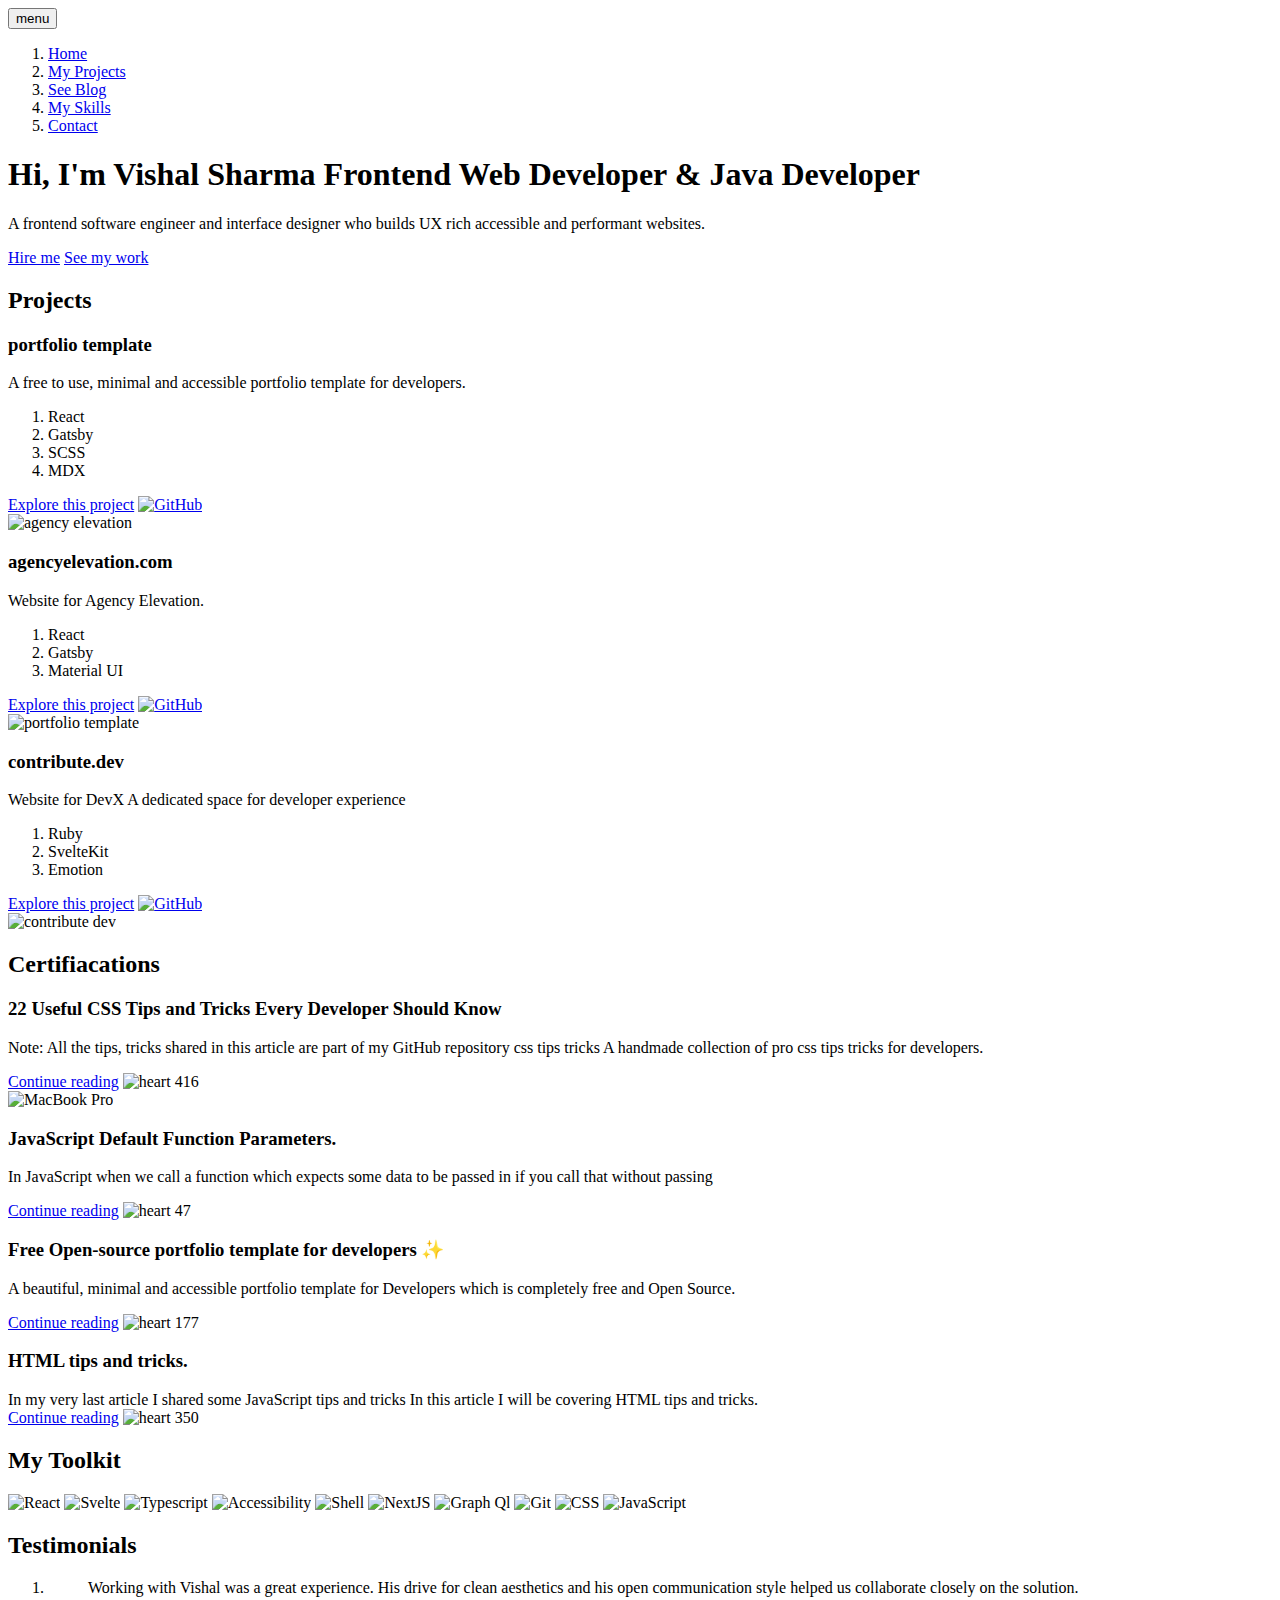
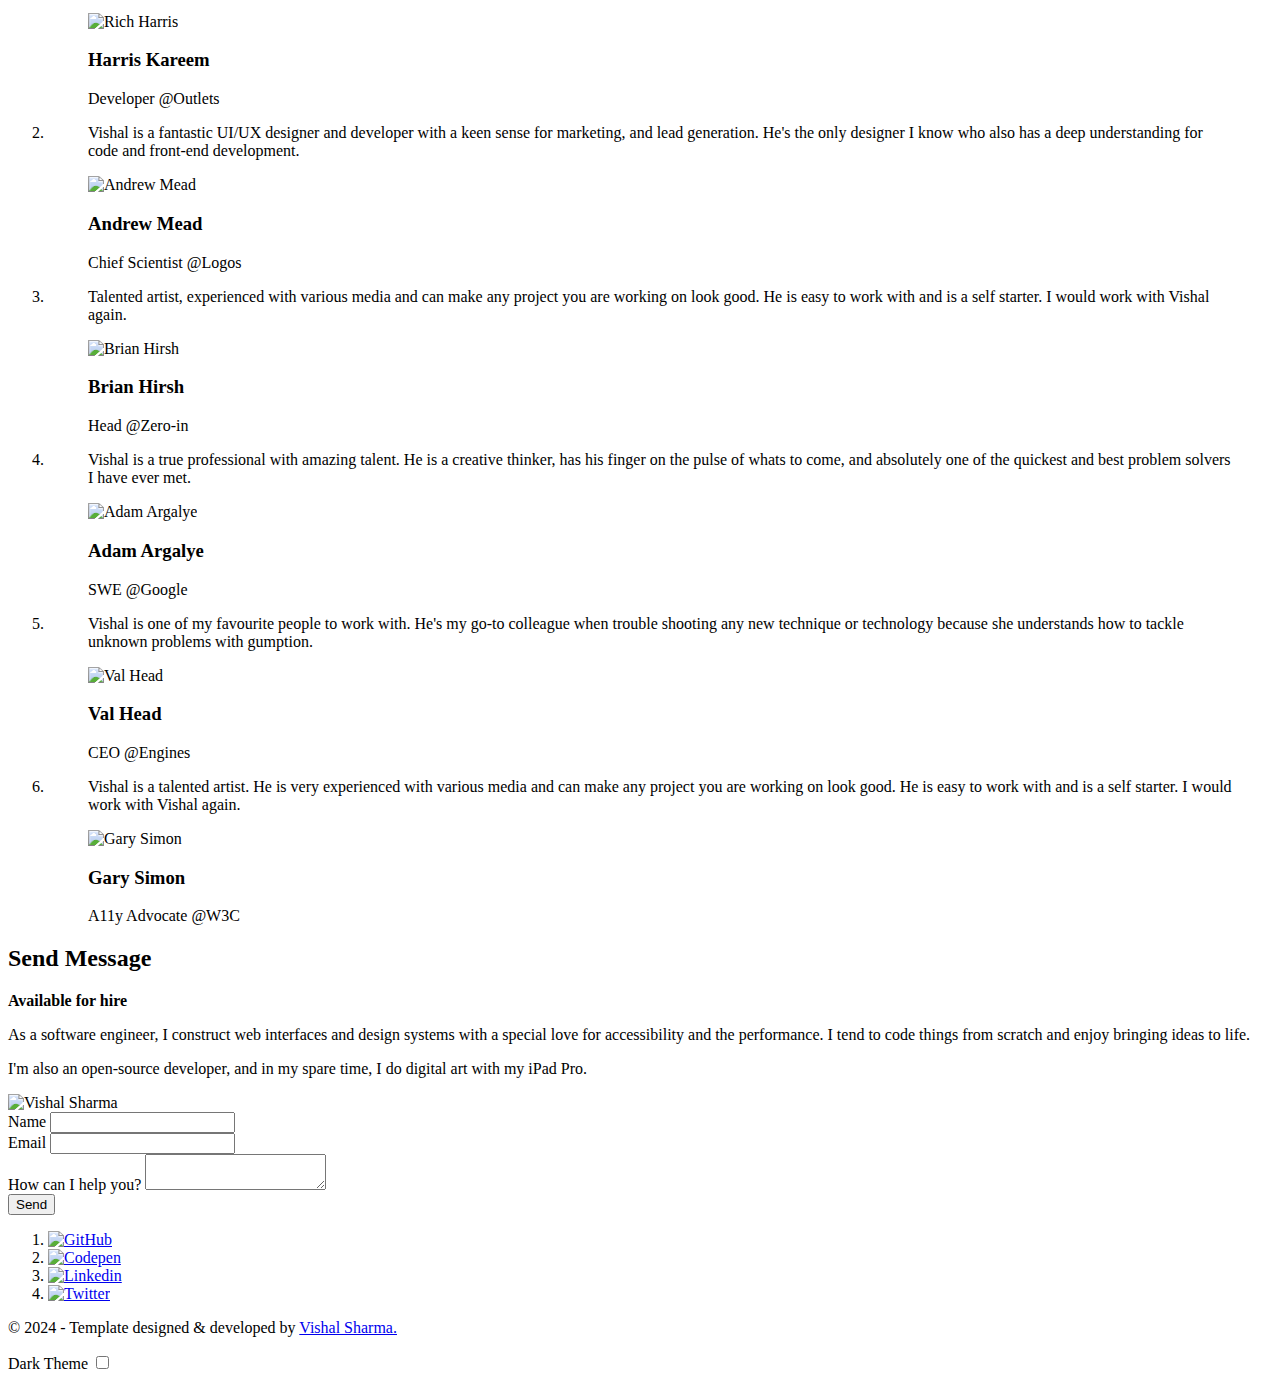
==== index.html @ e092c917 "Update index.html" ====
<!--
  Greetings!

  This delightful template has been meticulously crafted and brought to life by Vishal Sharma. It is generously shared with the world, inviting you to unleash your creativity and tailor it to your heart's content.
-->

<!-- For any inquiries or collaborations reach out to me at devVishalmohsin@gmail.com -->

<!--
  Embrace the guidance inscribed within the comments below to fashion an awe-inspiring portfolio of your own.
-->


<!DOCTYPE html>
<html lang="en">
  <head>
    <meta charset="UTF-8" />
    <meta http-equiv="X-UA-Compatible" content="IE=edge" />
    <meta name="viewport" content="width=device-width, initial-scale=1.0" />
    <meta name="robots" content="index, follow" />

    <meta name="viewport" content="width=device-width, initial-scale=1.0">
    <title>@webspace4u</title>
    <link rel="stylesheet" href="index.css">

    <!-- Read and update content attributes accordingly  -->

    <meta
      name="description"
      content="Welcome to my portfolio website. I am a front-end web developer and I specialize in creating user-friendly, responsive and accessible websites. Explore my projects, open-source work and contact me for any inquiries or collaborations."
    />

    <!-- Google / Search Engine Tags -->
<meta itemprop="name" content="Vishal Sharma's Portfolio">
<meta itemprop="description" content="Welcome to my portfolio website. I am a front-end web developer and I specialize in creating user-friendly, responsive and accessible websites. Explore my projects, open-source work and contact me for any inquiries or collaborations.">

<!-- Reference screenshot of updated site's header in place of content -->
<meta itemprop="image" content="assets/images/sharing-card.png">

<!-- Facebook Meta Tags -->
<meta property="og:url" content="https://ossportfolio.netlify.app">
<meta property="og:type" content="website">
<meta property="og:title" content="Vishal Sharma's Portfolio">
<meta property="og:description" content="Welcome to my portfolio website. I am a front-end web developer and I specialize in creating user-friendly, responsive and accessible websites. Explore my projects, open-source work and contact me for any inquiries or collaborations.">

<!-- Reference screenshot of updated site's header in content -->
<meta property="og:image" content="assets/images/sharing-card.png">

<!-- Twitter Meta Tags -->
<meta name="twitter:card" content="summary_large_image">
<meta name="twitter:title" content="Vishal Sharma's Portfolio">
<meta name="twitter:description" content="Welcome to my portfolio website. I am a front-end web developer and I specialize in creating user-friendly, responsive and accessible websites. Explore my projects, open-source work and contact me for any inquiries or collaborations.">

<!-- Reference screenshot of updated site's header in content -->
<meta name="twitter:image" content="assets/images/sharing-card.png">


<!-- Update favicon href attribute with image of yourself -->
    <link
      rel="shortcut icon"
      href="assets/images/favicons.png"
      type="image/png"
    />

    <!-- Preloading fonts for better performance -->

    <link
      rel="preload"
      href="assets/fonts/Mona-Sans.woff2"
      as="font"
      type="font/woff2"
      crossorigin
    />

    <link rel="stylesheet" href="style.css"  />
    <script src="script.js" defer></script>

    <!-- Your name here -->
    <title>Vishal Sharma's Portfolio</title>
  </head>

  <body>

    <script>
      const theme = localStorage.getItem("theme") || "dark";
      document.body.classList.add(theme);
    </script>

    <header class="header">

      <div class="menu-btn-container">
        <div class="container">
          <button type="button"  class="menu-btn">menu</button>
        </div>
      </div>

      <nav class="nav hidden">
        <ol class="nav-items">
          <li class="nav-item"><a href="#">Home</a></li>
          <li class="nav-item"><a href="#work">My Projects</a></li>
          <li class="nav-item"><a href="#blog">See Blog</a></li>
          <li class="nav-item"><a href="#skills">My Skills</a></li>
          <li class="nav-item">
            <a href="#contact" data-focused="last-focused">Contact</a>
          </li>
        </ol>
      </nav>

      <div class="container">
        <div class="header-textbox">
          <!-- Replace with your name and job title -->
          <h1 class="h1">
            <span>Hi, I'm Vishal Sharma</span>
            <span>Frontend Web Developer  </span>
            <span>& Java Developer</span>
          </h1>

          <!-- Add a small introductory paragraph about yourself -->
          <p class="header-text">
            A frontend software engineer and interface designer who builds UX
            rich accessible and performant websites.
          </p>

          <div class="header-btns">
            <a href="#contact" class="btn btn-cta">Hire me</a>
            <a href="#work" class="btn btn-secondary">See my work</a>
          </div>
        </div>
      </div>
    </header>

    <main>
        

      <section class="work">
        <div class="container">
          <h2 class="h2" id="work">Projects</h2>
          <div class="work-boxes">
            <div class="work-box">
              <div class="work-textbox">
                <!-- Add your project title here -->
                <h3 class="h3">portfolio template</h3>
                <!-- Add small description of your project  -->
                <p class="work-text">
                  A free to use, minimal and accessible portfolio template for
                  developers.
                </p>
                <!-- Add technologies you used to build the project -->
                <ol class="work-technologies">
                  <li>React</li>
                  <li>Gatsby</li>
                  <li>SCSS</li>
                  <li>MDX</li>
                </ol>

                <div class="work-links">
                  <!-- Add url of project in href attribute -->
                  <a href="https://github.com/devVishalmohsin" target="_blank" rel="noopener" class="link"
                    >Explore this project</a
                  >

                  <!-- Add link to project source code in href attribute if applicable otherwise feel free to delete or comment the markup -->
                  <a
                    href="https://github.com/devVishalmohsin"
                    target="_blank"
                    rel="noopener"
                    title="Source code"
                  >
                    <img
                      src="assets/images/social-links/github.svg"
                      alt="GitHub"
                      loading="lazy"
                    />
                  </a>
                </div>
              </div>

         <!-- Update img src and alt attribute  -->

              <picture class="work-img">
                <img
                  loading="lazy"
                  src="assets/images/work/portfolio-template.webp"
                  alt="agency elevation"
                />
              </picture>
            </div>
            <div class="work-box">
              <div class="work-textbox">
                <!-- Add your project title here -->
                <h3 class="h3">agencyelevation.com</h3>
                <!-- Add small description of your project  -->

                <p class="work-text">Website for Agency Elevation.</p>
                <ol class="work-technologies">
                  <li>React</li>
                  <li>Gatsby</li>
                  <li>Material UI</li>
                </ol>
                <div class="work-links">
                  <!-- Add url of project in href attribute -->
                  <a href="#" target="_blank" rel="noopener" class="link"
                    >Explore this project</a
                  >

                     <!-- Add link to project source code in href attribute if applicable otherwise feel free to delete or comment the markup -->
                  <a
                    href="http://github.com/devVishalmohsin"
                    target="_blank"
                    rel="noopener"
                    title="Source code"
                  >
                    <img
                      src="assets/images/social-links/github.svg"
                      alt="GitHub"
                      loading="lazy"
                    />
                  </a>
                </div>
              </div>
         <!-- Update img src and alt attribute  -->
              <picture class="work-img">
                <img
                  loading="lazy"
                  src="assets/images/work/agency-elevation.webp"
                  alt="portfolio template"
                />
              </picture>
            </div>
            <div class="work-box">
              <div class="work-textbox">
                <!-- Add your project title here -->
                <h3 class="h3">contribute.dev</h3>
                <!-- Add small description of your project  -->
                <p class="work-text">
                  Website for DevX A dedicated space for developer experience
                </p>
                <ol class="work-technologies">
                  <li>Ruby</li>
                  <li>SvelteKit</li>
                  <li>Emotion</li>
                </ol>
                <div class="work-links">
                  <!-- Add url of project in href attribute -->
                  <a href="#" target="_blank" rel="noopener" class="link"
                    >Explore this project</a
                  >

                   <!-- Add link to project source code in href attribute if applicable otherwise feel free to delete or comment the markup -->
                  <a
                    href="#"
                    target="_blank"
                    rel="noopener"
                    title="Source code"
                  >
                    <img
                      src="assets/images/social-links/github.svg"
                      alt="GitHub"
                      loading="lazy"
                    />
                  </a>
                </div>
              </div>
         <!-- Update img src and alt attribute  -->
              <picture class="work-img">
                <img
                  loading="lazy"
                  src="assets/images/work/contribute-dev.webp"
                  alt="contribute dev"
                />
              </picture>
            </div>
          </div>
        </div>
      </section>

      <!-- I write blog posts on dev.to at https://dev.to/devVishalmohsin. I have linked my articles accordingly, so please update the article title, description, and link accordingly. For example, if you write an article on Medium, link your article to Medium. Also, don't forget to update the reaction count. -->

      <section class="article">
        <div class="container">
          <h2 class="h2" id="blog">Certifiacations</h2>
          <div class="article-boxes">
            <article class="article-box featured-article">
              <div class="article-textbox">
                <div>
                  <h3 class="h3">
                    22 Useful CSS Tips and Tricks Every Developer Should Know
                  </h3>
                  <p class="article-text">
                    Note: All the tips, tricks shared in this article are part
                    of my GitHub repository css tips tricks A handmade
                    collection of pro css tips tricks for developers.
                  </p>
                </div>
                <div class="article-info">
                  <a href="https://dev.to/devVishalmohsin" class="link" target="_blank" rel="noopener"
                    >Continue reading</a
                  >
                  <span class="reaction-count">
                    <img src="./assets/images/heart-outline.svg" alt="heart" />
                    416
                  </span>
                </div>
              </div>
              <picture class="article-illustration">
                <img
                  src="assets/images/featured-blog.webp"
                  alt="MacBook Pro"
                  loading="lazy"
                />
              </picture>
            </article>
            <article class="article-box">
              <div class="article-textbox">
                <div>
                  <h3 class="h4">JavaScript Default Function Parameters.</h3>
                  <p class="article-text">
                    In JavaScript when we call a function which expects some
                    data to be passed in if you call that without passing
                  </p>
                </div>
                <div class="article-info">
                  <a href="https://dev.to/devVishalmohsin" class="link" target="_blank" rel="noopener"
                    >Continue reading</a
                  >
                  <span class="reaction-count">
                    <img
                      src="./assets/images/heart-outline.svg"
                      alt="heart"
                      loading="lazy"
                    />
                    47
                  </span>
                </div>
              </div>
            </article>
            <article class="article-box">
              <div class="article-textbox">
                <div>
                  <h3 class="h4">
                    Free Open-source portfolio template for developers ✨
                  </h3>
                  <p class="article-text">
                    A beautiful, minimal and accessible portfolio template for
                    Developers which is completely free and Open Source.
                  </p>
                </div>
                <div class="article-info">
                  <a href="https://dev.to/devVishalmohsin/free-open-source-portfolio-template-for-developers-4g1d" class="link" target="_blank" rel="noopener"
                    >Continue reading</a
                  >
                  <span class="reaction-count">
                    <img
                      src="./assets/images/heart-outline.svg"
                      alt="heart"
                      loading="lazy"
                    />
                    177
                  </span>
                </div>
              </div>
            </article>
            <article class="article-box">
              <div class="article-textbox">
                <div>
                  <h3 class="h4">HTML tips and tricks.</h3>
                  <div class="article-text">
                    In my very last article I shared some JavaScript tips and
                    tricks In this article I will be covering HTML tips and
                    tricks.
                  </div>
                </div>
                <div class="article-info">
                  <a href="https://dev.to/devVishalmohsin" class="link" target="_blank" rel="noopener"
                    >Continue reading</a
                  >
                  <span class="reaction-count">
                    <img
                      loading="lazy"
                      src="./assets/images/heart-outline.svg"
                      alt="heart"
                    />
                    350
                  </span>
                </div>
              </div>
            </article>
          </div>
        </div>
      </section>

      <!-- Update skills-img src, alt  and title attributes I have added some other logos in assets/images/skill for your convenience feel free to pick one if required  -->

      <section class="skills">
        <div class="container">
          <h2 class="h2" id="skills">My Toolkit</h2>
          <div class="skills-imgs">
                <img src="assets/images/skills/react.webp" alt="React" class="skills-img" loading="lazy" title="React">
                <img src="assets/images/skills/svelte.webp" alt="Svelte" class="skills-img" loading="lazy" title="Svelte">
                 <img src="assets/images/skills/typescript.webp" alt="Typescript" class="skills-img" loading="lazy" title="Typescript">
                 <img src="assets/images/skills/a11y.webp" alt="Accessibility" class="skills-img" loading="lazy" title="Web Accessibility">
                 <img src="assets/images/skills/shell.webp" alt="Shell" class="skills-img" loading="lazy" title="Shell">
                 <img src="assets/images/skills/next-js.webp" alt="NextJS" class="skills-img" loading="lazy" title="NextJS">
                 <img src="assets/images/skills/graphql.webp" alt="Graph Ql" class="skills-img" loading="lazy" title="Graph QL">
                 <img src="assets/images/skills/git.webp" alt="Git" class="skills-img" loading="lazy" title="Git">
                 <img src="assets/images/skills/html.webp" alt="CSS" class="skills-img" loading="lazy" title="CSS">
                 <img src="assets/images/skills/js.webp" alt="JavaScript" class="skills-img" loading="lazy" title="JavaScript">
            </figure>
          </div>
        </div>
      </section>

      <!-- Replace testimonials, author name, author job, img src and, alt attributes -->

      <section>
        <h2 class="h2">Testimonials</h2>
        <div class="container">
          <ol class="testimonials">
            <li class="testimonial">
              <blockquote class="testimonial-text">
                Working with Vishal was a great experience. His drive for clean aesthetics and his open communication style helped us collaborate closely on the solution.
              </blockquote>
              <figure class="testimonial-author">
                <img
                  src="assets/images/testimonials/rich-harris.png"
                  alt="Rich Harris"
                  loading="lazy"
                />
                <figcaption>
                  <h3 class="testimonial-author-name">Harris Kareem</h3>
                  <p class="testimonial-author-job">Developer @Outlets</p>
                </figcaption>
              </figure>
            </li>
            <li class="testimonial">
              <blockquote class="testimonial-text">
                Vishal is a fantastic UI/UX designer and developer with a keen sense for marketing, and lead generation. He's the only designer I know who also has a deep understanding for code and front-end development.
              </blockquote>
              <figure class="testimonial-author">
                <img
                  src="assets/images/testimonials/frank-mcsherry.webp"
                  alt="Andrew Mead"
                  loading="lazy"
                />
                <figcaption>
                  <h3 class="testimonial-author-name">
                   Andrew Mead
                  </h3>
                  <p class="testimonial-author-job">Chief Scientist @Logos
                  </p>
                </figcaption>
              </figure>
            </li>
            <li class="testimonial">
              <blockquote class="testimonial-text">
             
                Talented artist, experienced with various
                media and can make any project you are working on look good. He is
                easy to work with and is a self starter. I would work with Vishal
                again.
              </blockquote>
              <figure class="testimonial-author">
                <img
                  src="assets/images/testimonials/brian-hirsh.png"
                  alt="Brian Hirsh"
                  loading="lazy"
                />
                <figcaption>
                  <h3 class="testimonial-author-name">Brian Hirsh</h3>
                  <p class="testimonial-author-job">Head @Zero-in</p>
                </figcaption>
              </figure>
            </li>
            <li class="testimonial">
              <blockquote class="testimonial-text">
                Vishal is a true professional with amazing talent. He is a creative
                thinker, has his finger on the pulse of whats to come, and
                absolutely one of the quickest and best problem solvers I have
                ever met.
              </blockquote>
              <figure class="testimonial-author">
                <img
                  src="assets/images/testimonials/adam.png"
                  alt="Adam Argalye"
                  loading="lazy"
                />
                <figcaption>
                  <h3 class="testimonial-author-name">Adam Argalye</h3>
                  <p class="testimonial-author-job">SWE @Google</p>
                </figcaption>
              </figure>
            </li>
            <li class="testimonial">
              <blockquote class="testimonial-text">
               Vishal is one of my favourite people to work with. He's my go-to colleague when trouble shooting any new technique or technology because she understands how to tackle unknown problems with gumption. 
              </blockquote>
              <figure class="testimonial-author">
                <img
                  src="assets/images/testimonials/val-head.png"
                  alt="Val Head"
                  loading="lazy"
                />
                <figcaption>
                  <h3 class="testimonial-author-name">Val Head</h3>
                  <p class="testimonial-author-job">CEO @Engines</p>
                </figcaption>
              </figure>
            </li>
            <li class="testimonial">
              <blockquote class="testimonial-text">
                Vishal is a talented artist. He is very experienced with various
                media and can make any project you are working on look good. He is
                easy to work with and is a self starter. I would work with Vishal
                again.
              </blockquote>
              <figure class="testimonial-author">
                <img
                  src="assets/images/testimonials/tim-satterwhite.webp"
                  alt="Gary Simon"
                  loading="lazy"
                />
                <figcaption>
                  <h3 class="testimonial-author-name">Gary Simon</h3>
                  <p class="testimonial-author-job">A11y Advocate @W3C</p>
                </figcaption>
              </figure>
            </li>
          </ol>
        </div>
      </section>

      <section class="contact">
        <div class="container">
          <h2 class="h2" id="contact">Send Message</h2>
          <div class="contact-content">
            <div class="contact-textbox">
              <!-- Please comment this component if you're not available for hire -->
              <strong href="#" class="hire-alert">
                <span class="indicator"></span>
                Available for hire
              </strong>
              <p class="contact-text">
                As a software engineer, I construct web interfaces and design
                systems with a special love for accessibility and the
                performance. I tend to code things from scratch and enjoy
                bringing ideas to life.
              </p>
              <p class="contact-text">
                I'm also an open-source developer, and in my spare time, I do
                digital art with my iPad Pro.
              </p>
              <!-- Replace src with your signatures and name -->
              <img
                src="assets/images/signatures.png"
                alt="Vishal Sharma"
                class="signatures"
                loading="lazy"
              />
            </div>
            <form action="#" class="contact-form" netlify>
              <div class="form-field">
                <label for="name">Name</label>
                <input type="text" name="name" id="name" required />
              </div>
              <div class="form-field">
                <label for="email">Email</label>
                <input
                  type="email"
                  name="email"
                  id="email"
                  required
                  inputmode="email"
                />
              </div>
              <div class="form-field">
                <label for="message">How can I help you?</label>
                <textarea name="message" id="message" required></textarea>
              </div>
              <button type="submit" class="btn btn-cta">Send</button>
            </form>
          </div>
        </div>
      </section>
    </main>

    <footer class="footer">
      <div class="container">
        <div class="footer-content">
          <!-- Update href and src attributes -->
          <nav>
            <ol class="footer-links">
              <li class="footer-link">
                <a title="GitHub" href="https://github.com/devVishalmohsin" target="_blank" rel="noopener"
                  ><img
                    loading="lazy"
                    src="assets/images/social-links/github.svg"
                    alt="GitHub"
                /></a>
              </li>
              <li class="footer-link">
                <a title="Codepen" href="https://github.com/devVishalmohsin" target="_blank" rel="noopener"
                  ><img
                    loading="lazy"
                    src="assets/images/social-links/codepen.svg"
                    alt="Codepen"
                /></a>
              </li>
              <li class="footer-link">
                <a title="Linkedin" href="https://www.linkedin.com/in/Vishal-mohisn-raza-393177262/" target="_blank" rel="noopener"
                  ><img
                    loading="lazy"
                    src="assets/images/social-links/linkedin.svg"
                    alt="Linkedin"
                /></a>
              </li>
              <li class="footer-link">
                <a title="Twitter" href="https://github.com/devVishalmohsin" target="_blank" rel="noopener"
                  ><img
                    loading="lazy"
                    src="assets/images/social-links/twitter.svg"
                    alt="Twitter"
                /></a>
              </li>
            </ol>
          </nav>
          <p class="footer-text">
            &copy; <span>2024</span> - Template designed & developed by <a target="_blank" rel="noopener" href="https://github.com/devVishalmohsin">Vishal Sharma.</a>
          </p>
          <label class="theme-switch" for="theme-switch">
            <span>Dark Theme</span>
            <input type="checkbox" id="theme-switch" role="switch"/>
          </label>
        </div>
      </div>
    </footer>
  </body>
</html>
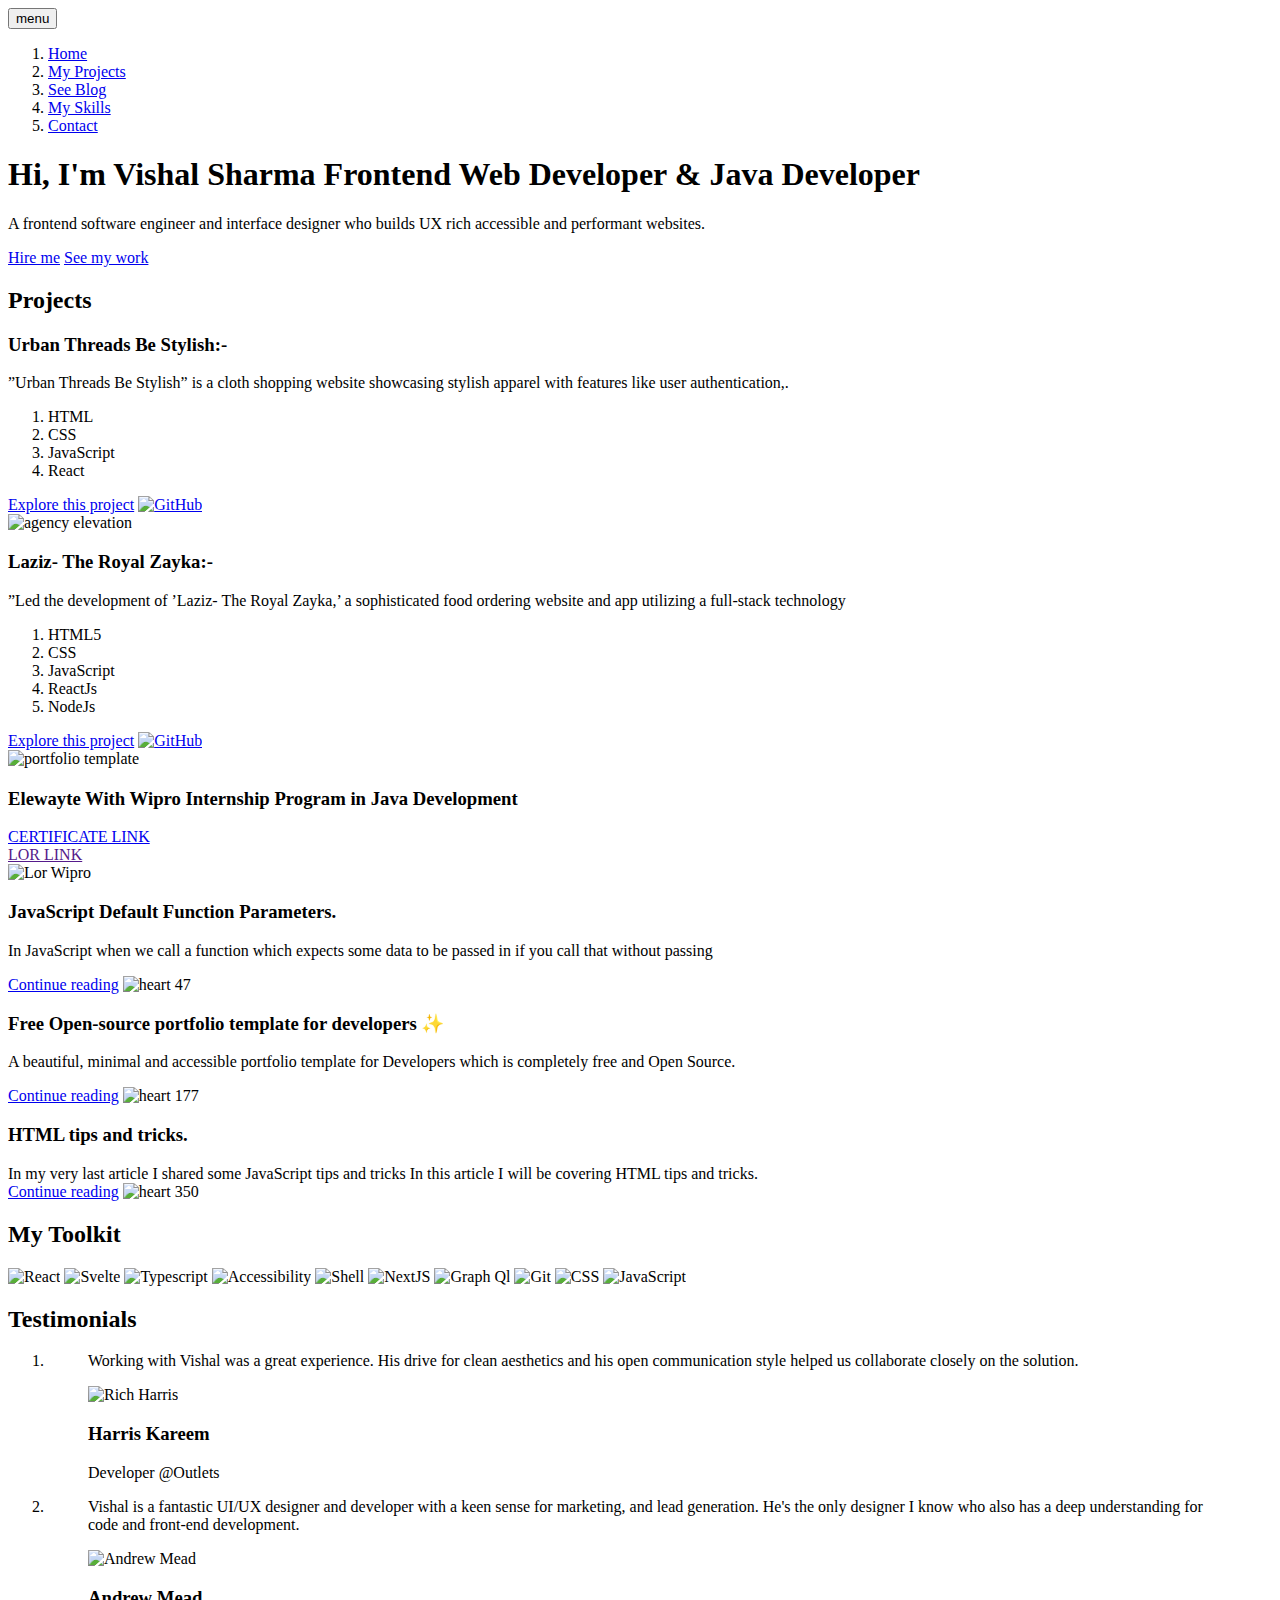
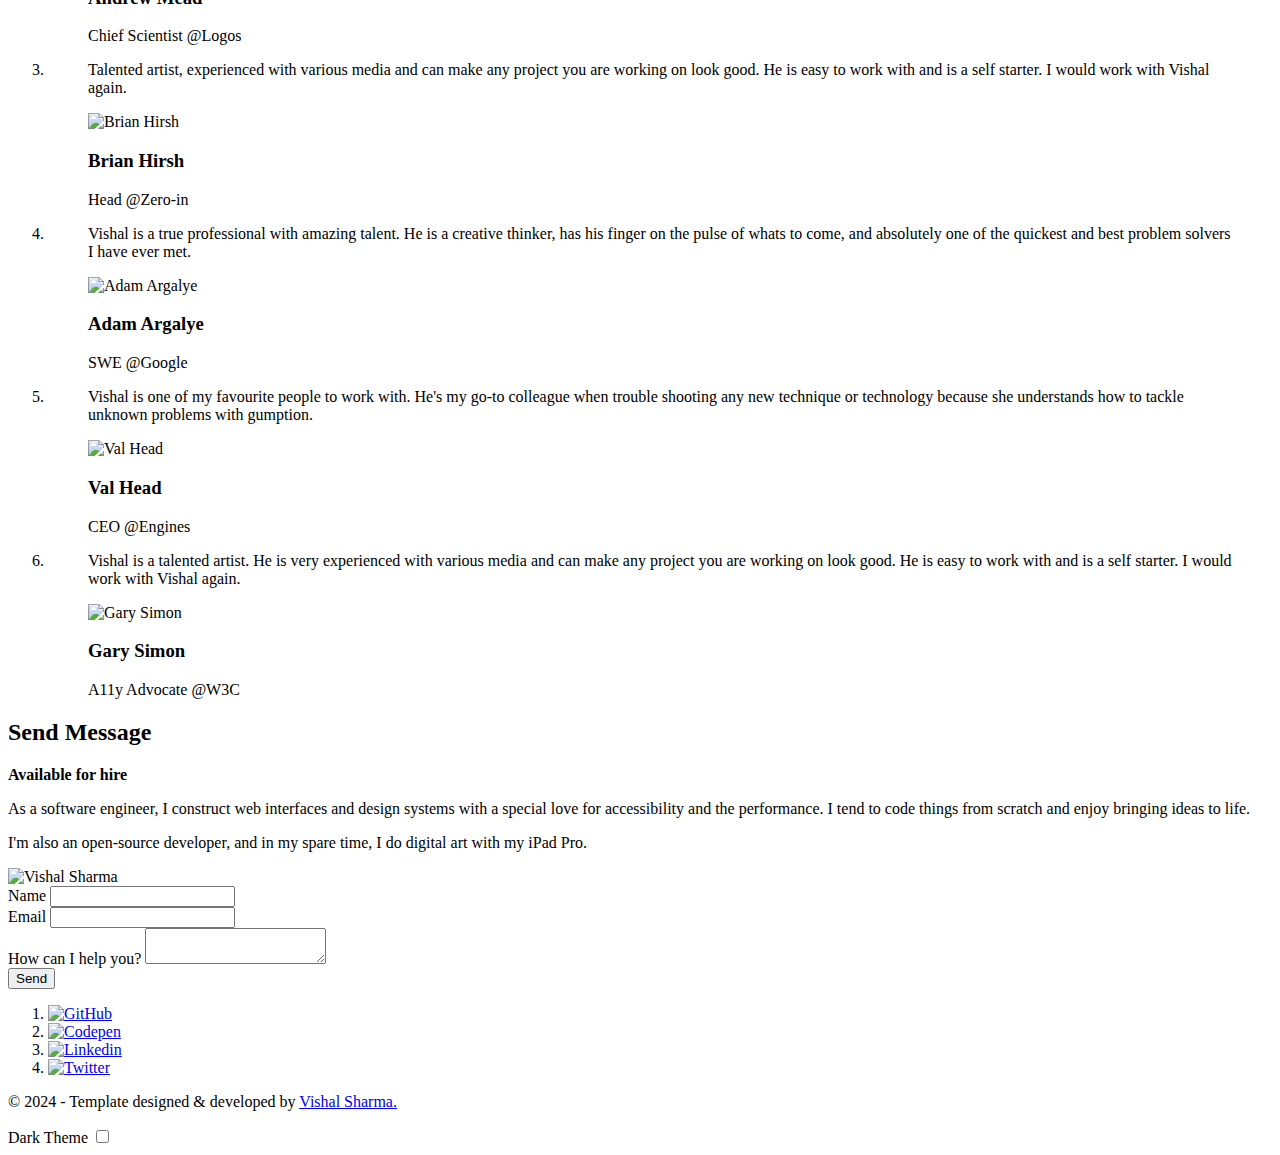
==== commit 09064bc5: "Update index.html" ====
--- a/index.html
+++ b/index.html
@@ -20,7 +20,7 @@
     <meta name="robots" content="index, follow" />
 
     <meta name="viewport" content="width=device-width, initial-scale=1.0">
-    <title>@webspace4u</title>
+    <title>www.vishalsharma.info</title>
     <link rel="stylesheet" href="index.css">
 
     <!-- Read and update content attributes accordingly  -->
@@ -139,29 +139,29 @@
             <div class="work-box">
               <div class="work-textbox">
                 <!-- Add your project title here -->
-                <h3 class="h3">portfolio template</h3>
+                <h3 class="h3">Urban Threads Be Stylish:-</h3>
                 <!-- Add small description of your project  -->
                 <p class="work-text">
-                  A free to use, minimal and accessible portfolio template for
-                  developers.
+                  ”Urban Threads Be Stylish” is a cloth shopping website showcasing stylish apparel
+                  with features like user authentication,.
                 </p>
                 <!-- Add technologies you used to build the project -->
                 <ol class="work-technologies">
+                  <li>HTML</li>
+                  <li>CSS</li>
+                  <li>JavaScript</li>
                   <li>React</li>
-                  <li>Gatsby</li>
-                  <li>SCSS</li>
-                  <li>MDX</li>
                 </ol>
 
                 <div class="work-links">
                   <!-- Add url of project in href attribute -->
-                  <a href="https://github.com/devVishalmohsin" target="_blank" rel="noopener" class="link"
+                  <a href="https://github.com/VishalSharmaGkn/Urban-Threads-Be-Stylish" target="_blank" rel="noopener" class="link"
                     >Explore this project</a
                   >
 
                   <!-- Add link to project source code in href attribute if applicable otherwise feel free to delete or comment the markup -->
                   <a
-                    href="https://github.com/devVishalmohsin"
+                    href="https://github.com/VishalSharmaGkn"
                     target="_blank"
                     rel="noopener"
                     title="Source code"
@@ -180,32 +180,35 @@
               <picture class="work-img">
                 <img
                   loading="lazy"
-                  src="assets/images/work/portfolio-template.webp"
-                  alt="agency elevation"
+                  src="/assets/images/Urban.jpg"
+                  alt="agency elevation  "
                 />
               </picture>
             </div>
             <div class="work-box">
               <div class="work-textbox">
                 <!-- Add your project title here -->
-                <h3 class="h3">agencyelevation.com</h3>
+                <h3 class="h3">Laziz- The Royal Zayka:-</h3>
                 <!-- Add small description of your project  -->
 
-                <p class="work-text">Website for Agency Elevation.</p>
+                <p class="work-text">”Led the development of ’Laziz- The Royal Zayka,’ a sophisticated food ordering
+                  website and app utilizing a full-stack technology</p>
                 <ol class="work-technologies">
-                  <li>React</li>
-                  <li>Gatsby</li>
-                  <li>Material UI</li>
+                  <li>HTML5</li>
+                  <li>CSS</li>
+                  <li>JavaScript</li>
+                  <li>ReactJs</li>
+                  <li>NodeJs</li>
                 </ol>
                 <div class="work-links">
                   <!-- Add url of project in href attribute -->
-                  <a href="#" target="_blank" rel="noopener" class="link"
+                  <a href="https://github.com/VishalSharmaGkn/Food-ordering-website-Laziz-The-Royal-Zayka" target="_blank" rel="noopener" class="link"
                     >Explore this project</a
                   >
 
                      <!-- Add link to project source code in href attribute if applicable otherwise feel free to delete or comment the markup -->
                   <a
-                    href="http://github.com/devVishalmohsin"
+                    href="https://github.com/VishalSharmaGkn"
                     target="_blank"
                     rel="noopener"
                     title="Source code"
@@ -222,53 +225,12 @@
               <picture class="work-img">
                 <img
                   loading="lazy"
-                  src="assets/images/work/agency-elevation.webp"
+                  src="/assets/images/Laziz.png"
                   alt="portfolio template"
                 />
               </picture>
             </div>
-            <div class="work-box">
-              <div class="work-textbox">
-                <!-- Add your project title here -->
-                <h3 class="h3">contribute.dev</h3>
-                <!-- Add small description of your project  -->
-                <p class="work-text">
-                  Website for DevX A dedicated space for developer experience
-                </p>
-                <ol class="work-technologies">
-                  <li>Ruby</li>
-                  <li>SvelteKit</li>
-                  <li>Emotion</li>
-                </ol>
-                <div class="work-links">
-                  <!-- Add url of project in href attribute -->
-                  <a href="#" target="_blank" rel="noopener" class="link"
-                    >Explore this project</a
-                  >
-
-                   <!-- Add link to project source code in href attribute if applicable otherwise feel free to delete or comment the markup -->
-                  <a
-                    href="#"
-                    target="_blank"
-                    rel="noopener"
-                    title="Source code"
-                  >
-                    <img
-                      src="assets/images/social-links/github.svg"
-                      alt="GitHub"
-                      loading="lazy"
-                    />
-                  </a>
-                </div>
-              </div>
-         <!-- Update img src and alt attribute  -->
-              <picture class="work-img">
-                <img
-                  loading="lazy"
-                  src="assets/images/work/contribute-dev.webp"
-                  alt="contribute dev"
-                />
-              </picture>
+          
             </div>
           </div>
         </div>
@@ -278,34 +240,29 @@
 
       <section class="article">
         <div class="container">
-          <h2 class="h2" id="blog">Certifiacations</h2>
+          <h2 class="h2" id="blog"></h2>
           <div class="article-boxes">
             <article class="article-box featured-article">
               <div class="article-textbox">
                 <div>
                   <h3 class="h3">
-                    22 Useful CSS Tips and Tricks Every Developer Should Know
+                    Elewayte With Wipro Internship Program in Java Development
                   </h3>
-                  <p class="article-text">
-                    Note: All the tips, tricks shared in this article are part
-                    of my GitHub repository css tips tricks A handmade
-                    collection of pro css tips tricks for developers.
-                  </p>
-                </div>
+                 </div>
                 <div class="article-info">
                   <a href="https://dev.to/devVishalmohsin" class="link" target="_blank" rel="noopener"
-                    >Continue reading</a
-                  >
-                  <span class="reaction-count">
-                    <img src="./assets/images/heart-outline.svg" alt="heart" />
-                    416
-                  </span>
+                    >CERTIFICATE LINK</a
+                  >
+                  <div class="reaction-count">
+                    <a href src="https://drive.google.com/file/d/1TU5BC0r-Mr2pOcFoLjMPaqTumHT41kO3/view?usp=sharing" alt="heart" />
+                    LOR LINK </a>
+                  </div>
                 </div>
               </div>
               <picture class="article-illustration">
                 <img
-                  src="assets/images/featured-blog.webp"
-                  alt="MacBook Pro"
+                  src="/assets/images/featured-blog.webp"
+                  alt="Lor Wipro"
                   loading="lazy"
                 />
               </picture>
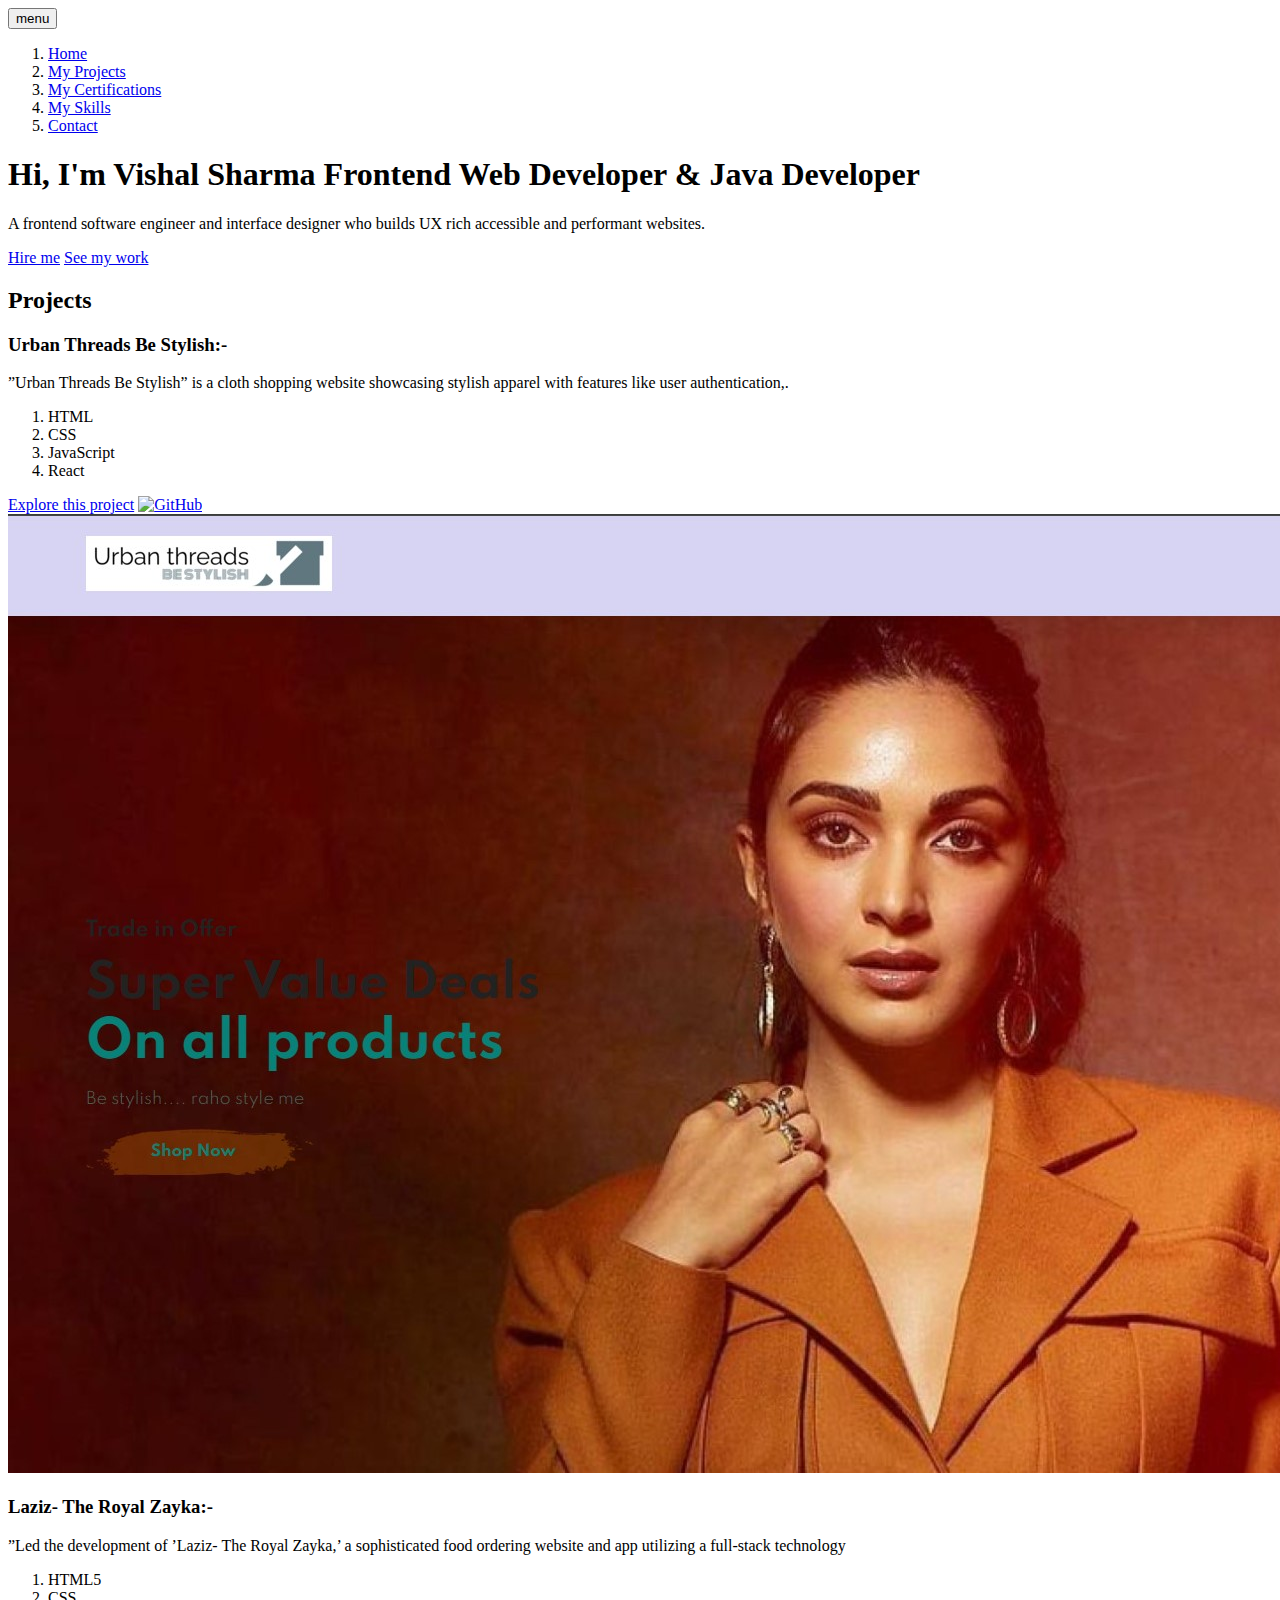
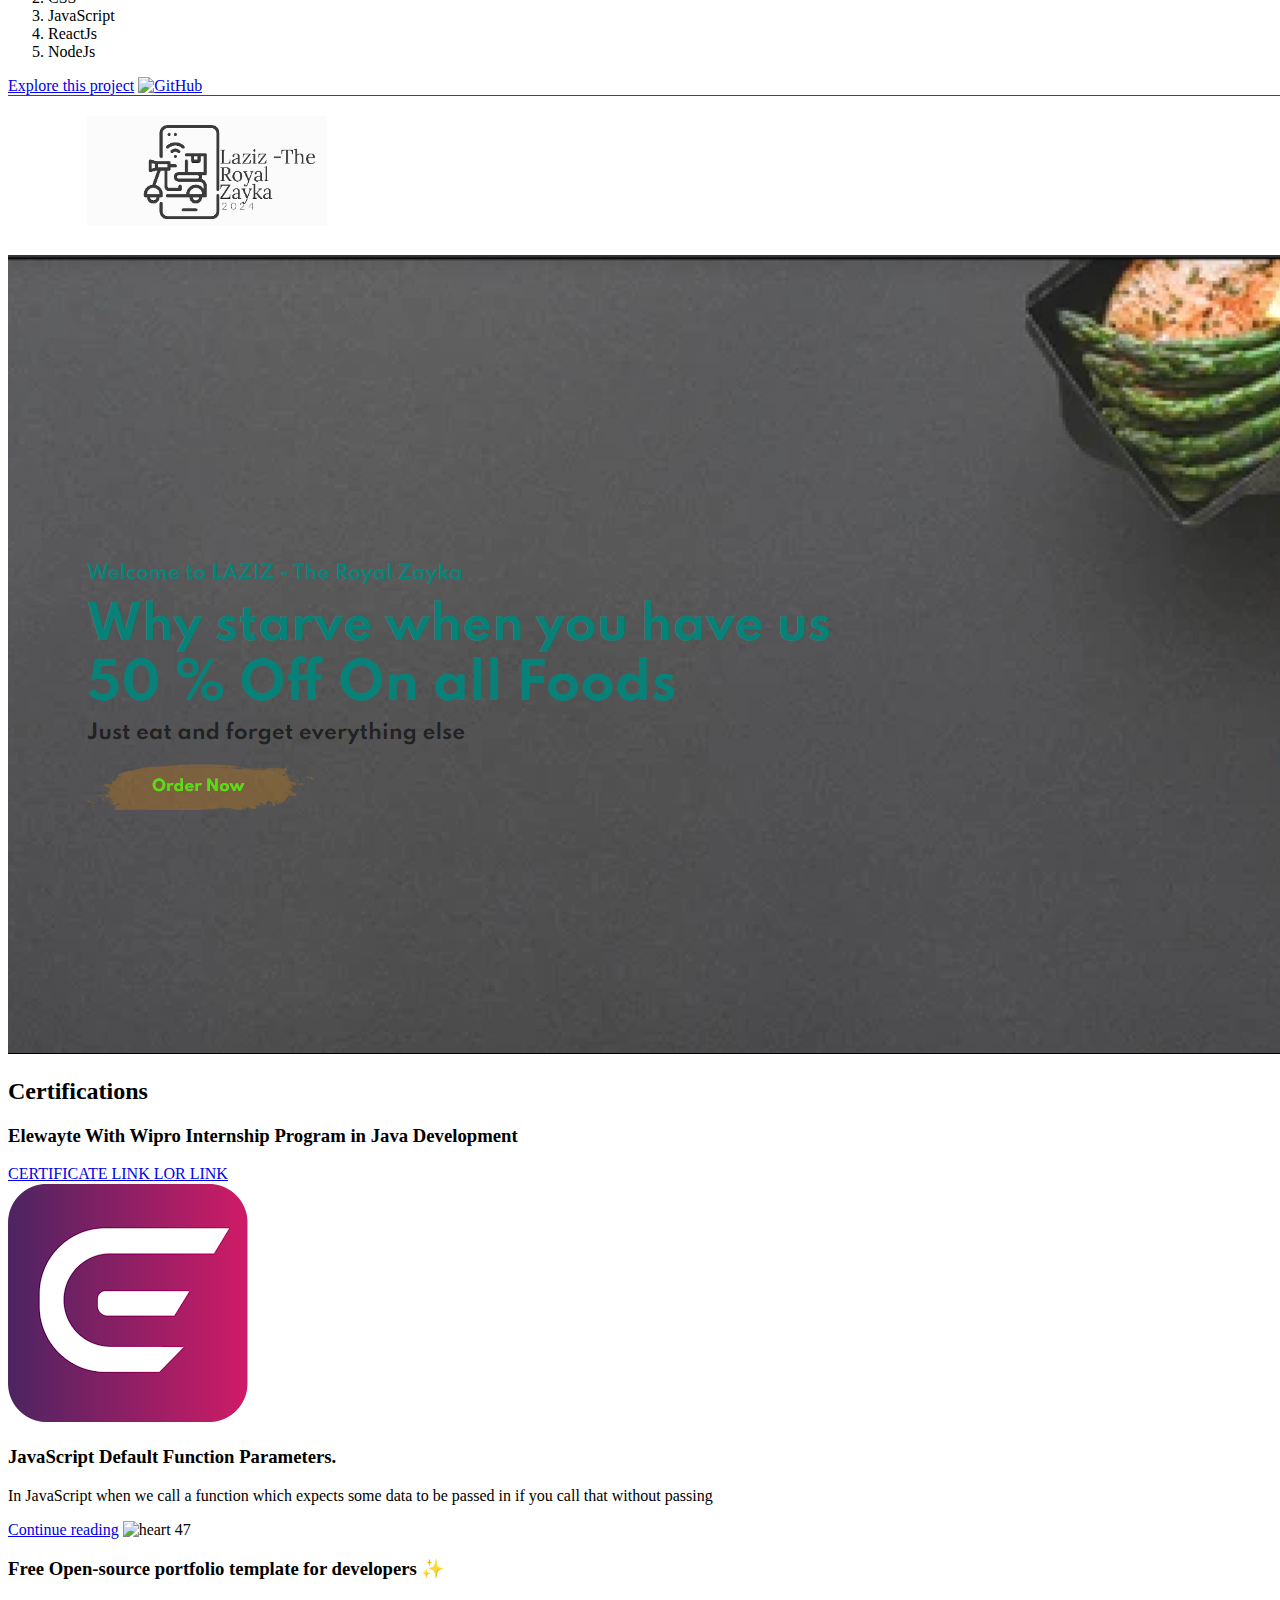
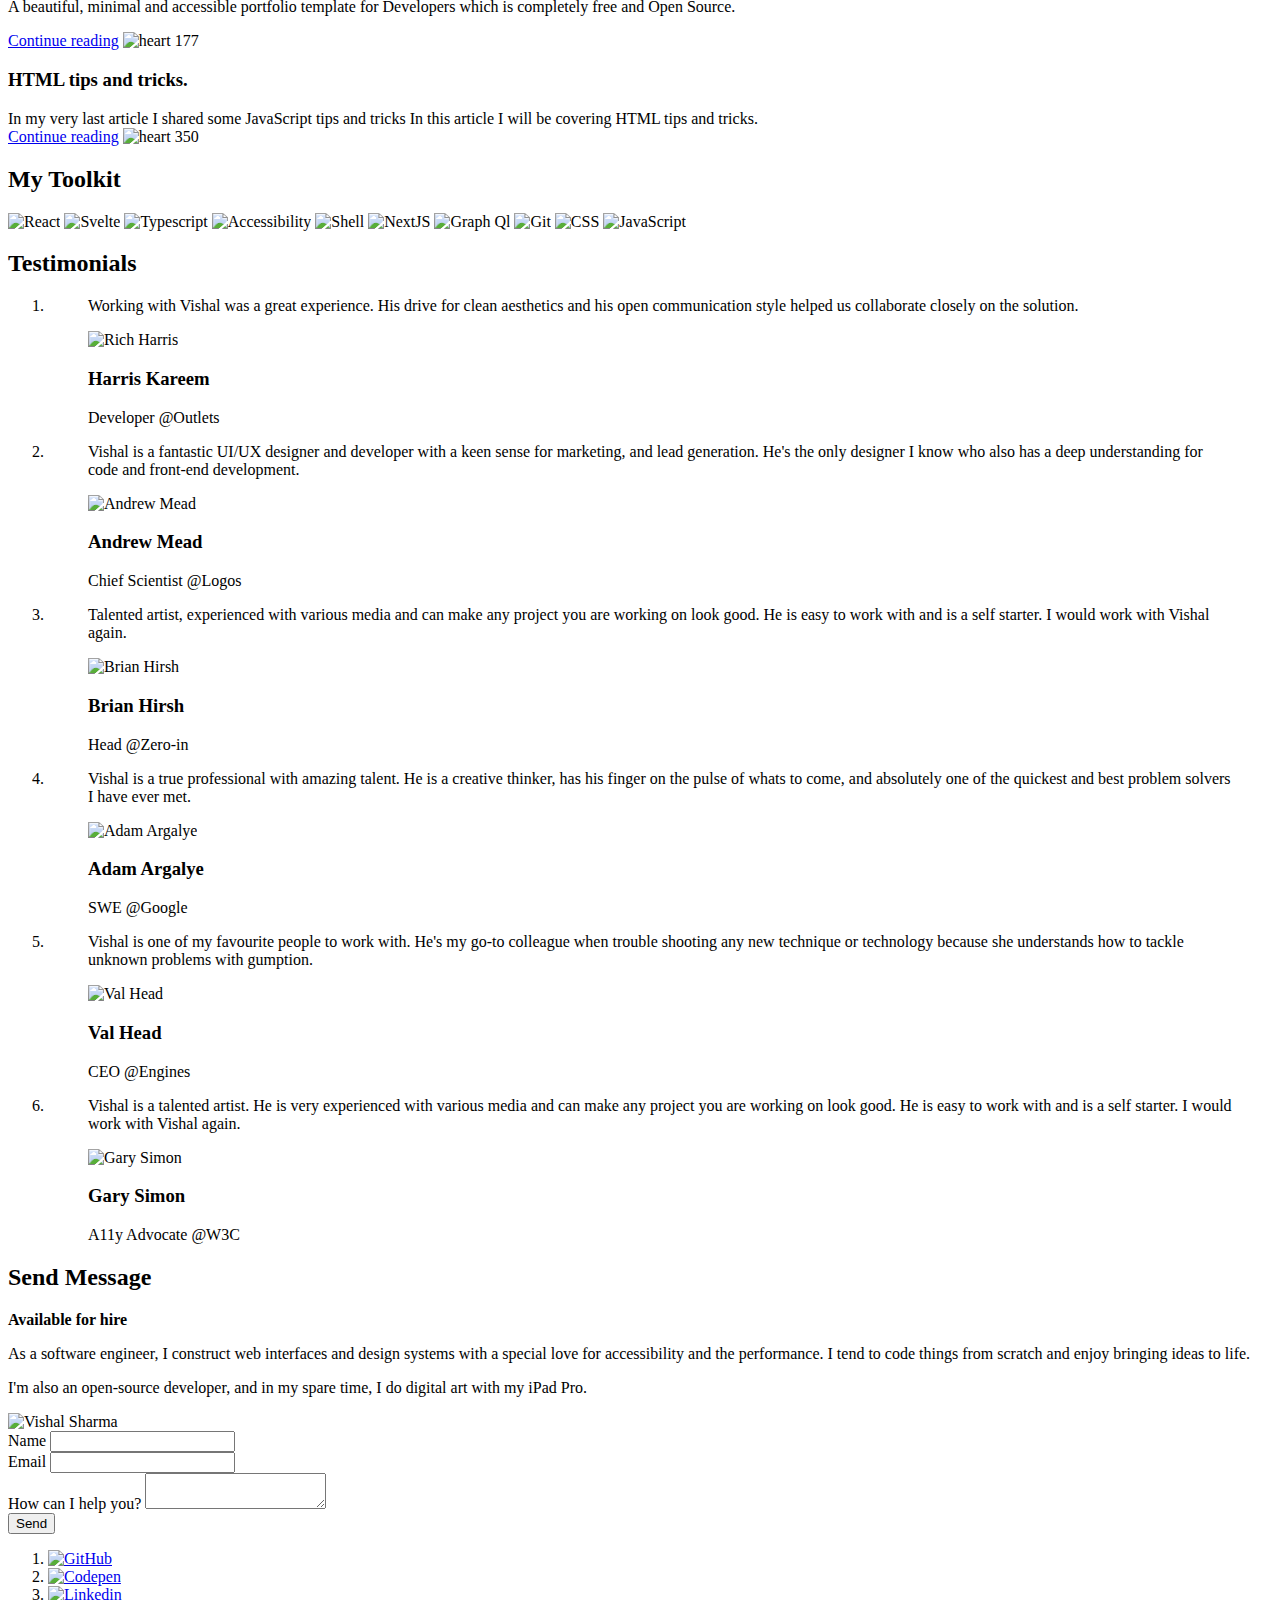
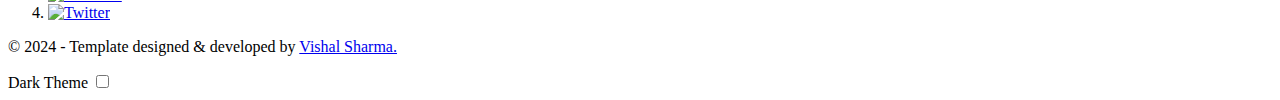
==== commit 767e3d6a: "Update index.html" ====
--- a/index.html
+++ b/index.html
@@ -98,7 +98,7 @@
         <ol class="nav-items">
           <li class="nav-item"><a href="#">Home</a></li>
           <li class="nav-item"><a href="#work">My Projects</a></li>
-          <li class="nav-item"><a href="#blog">See Blog</a></li>
+          <li class="nav-item"><a href="#blog">My Certifications</a></li>
           <li class="nav-item"><a href="#skills">My Skills</a></li>
           <li class="nav-item">
             <a href="#contact" data-focused="last-focused">Contact</a>
@@ -236,11 +236,11 @@
         </div>
       </section>
 
-      <!-- I write blog posts on dev.to at https://dev.to/devVishalmohsin. I have linked my articles accordingly, so please update the article title, description, and link accordingly. For example, if you write an article on Medium, link your article to Medium. Also, don't forget to update the reaction count. -->
+      <!-- CERTIFICATIONS SECTIONS STARTS HERE. -->
 
       <section class="article">
         <div class="container">
-          <h2 class="h2" id="blog"></h2>
+          <h2 class="h2" id="blog">Certifications</h2>
           <div class="article-boxes">
             <article class="article-box featured-article">
               <div class="article-textbox">
@@ -249,14 +249,13 @@
                     Elewayte With Wipro Internship Program in Java Development
                   </h3>
                  </div>
-                <div class="article-info">
-                  <a href="https://dev.to/devVishalmohsin" class="link" target="_blank" rel="noopener"
-                    >CERTIFICATE LINK</a
-                  >
-                  <div class="reaction-count">
-                    <a href src="https://drive.google.com/file/d/1TU5BC0r-Mr2pOcFoLjMPaqTumHT41kO3/view?usp=sharing" alt="heart" />
-                    LOR LINK </a>
-                  </div>
+                 <div class="article-info">
+                  <a href="https://dev.to/devVishalmohsin" class="link" target="_blank" rel="noopener">
+                      CERTIFICATE LINK
+                  </a>
+                  <a href="https://drive.google.com/file/d/1TU5BC0r-Mr2pOcFoLjMPaqTumHT41kO3/view?usp=sharing" class="link" target="_blank" rel="noopener">
+                      LOR LINK
+                  </a>
                 </div>
               </div>
               <picture class="article-illustration">
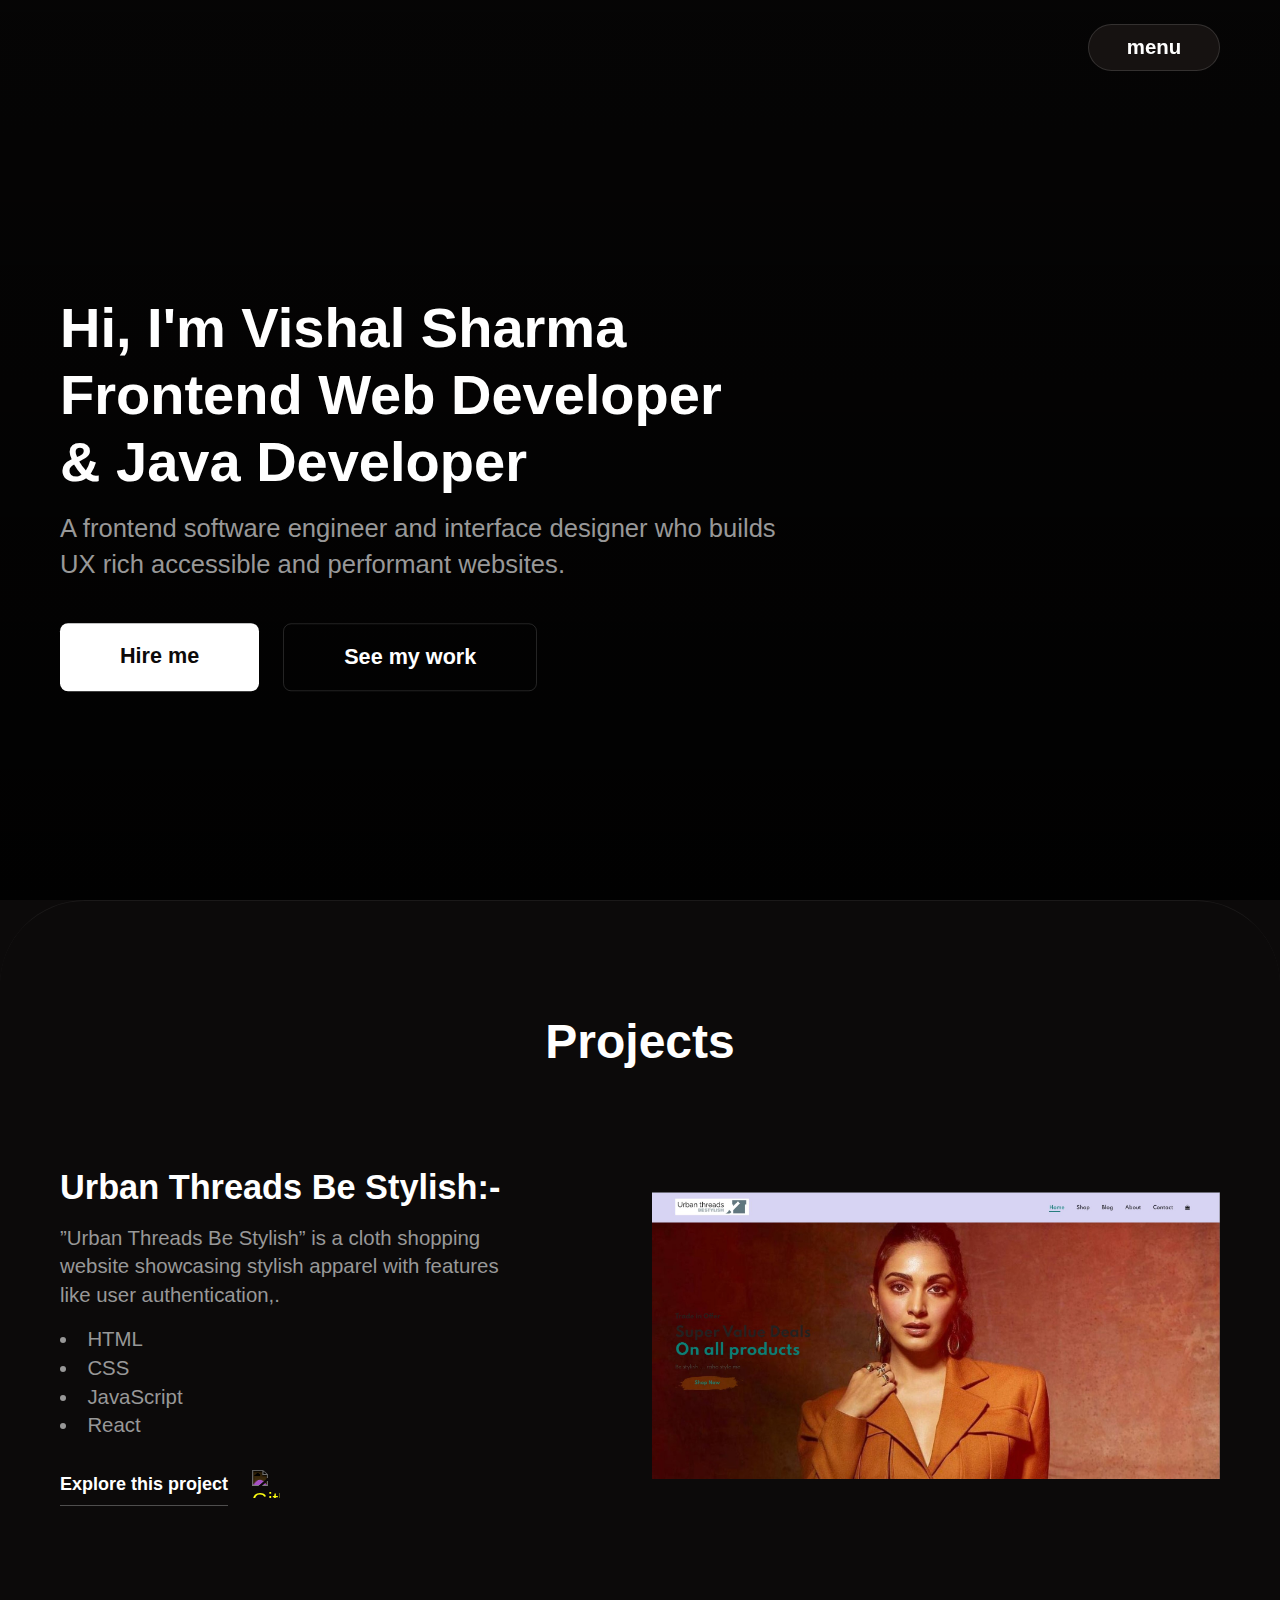
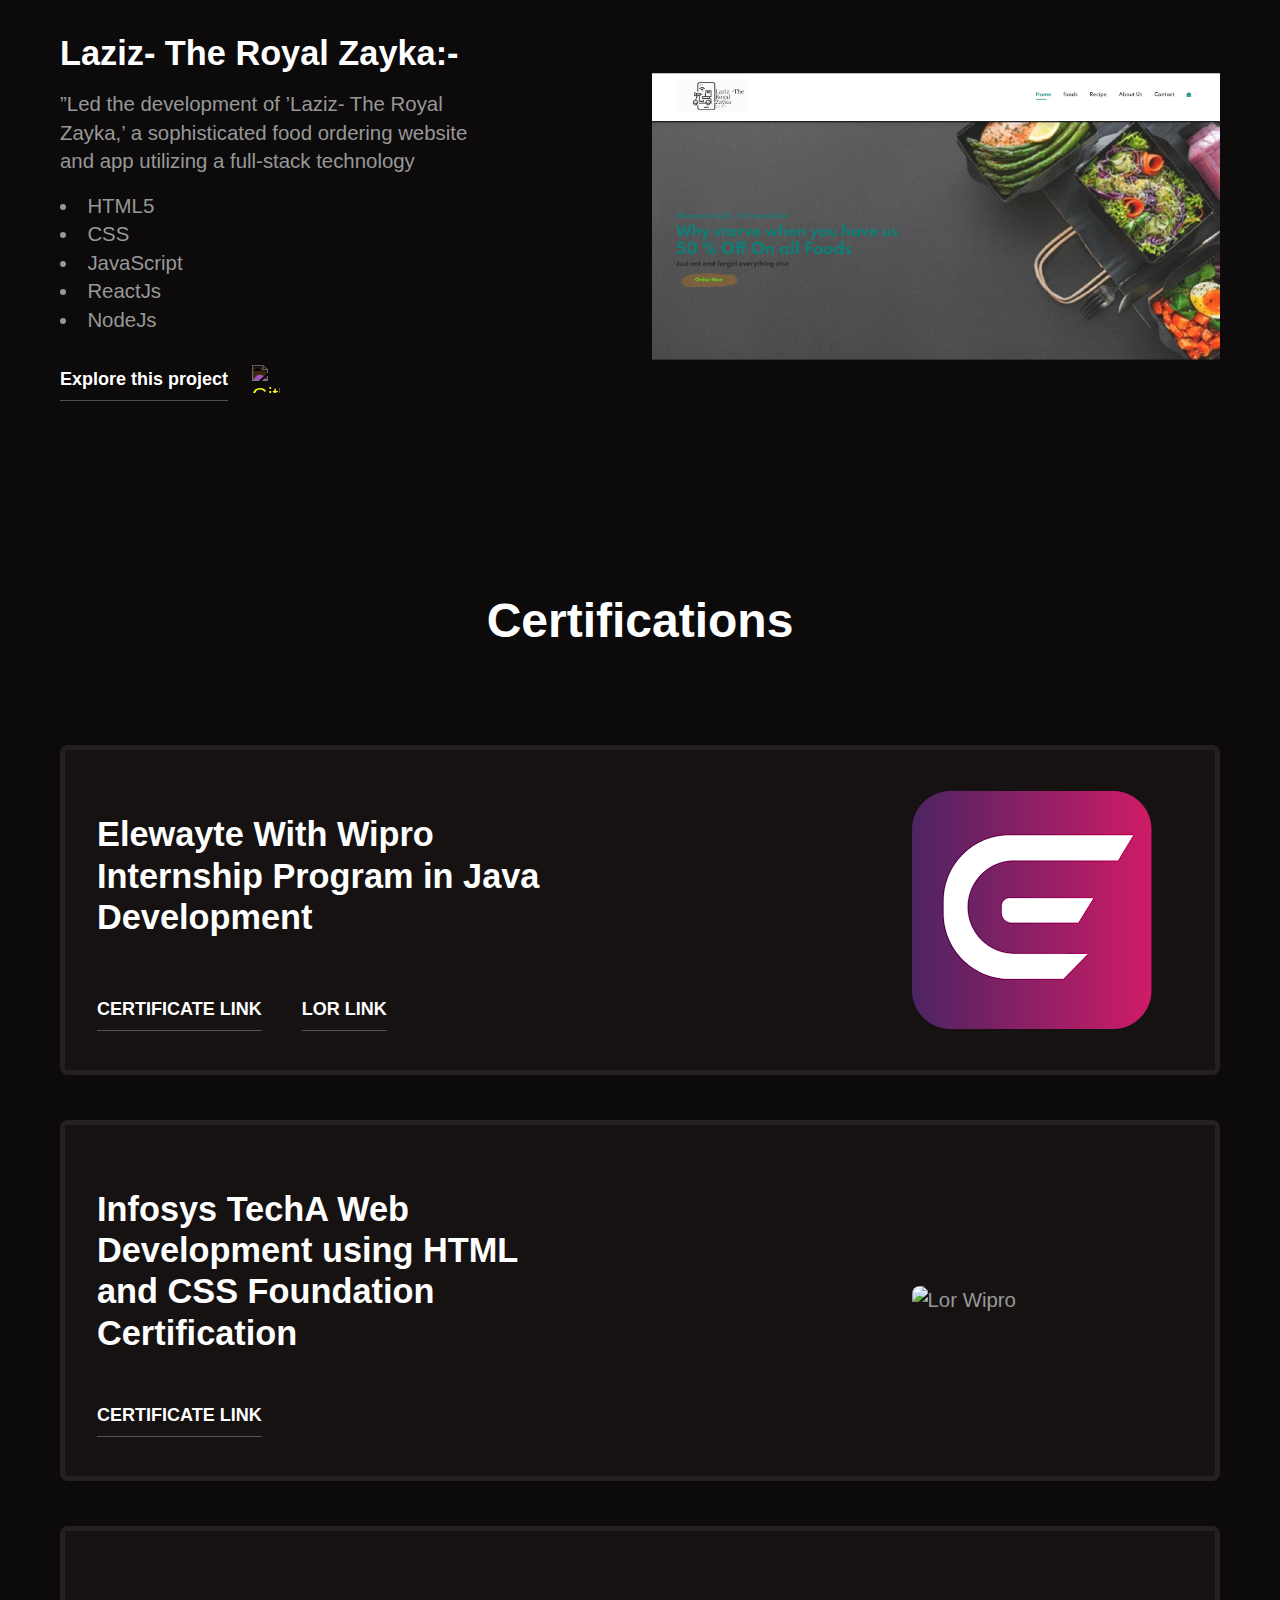
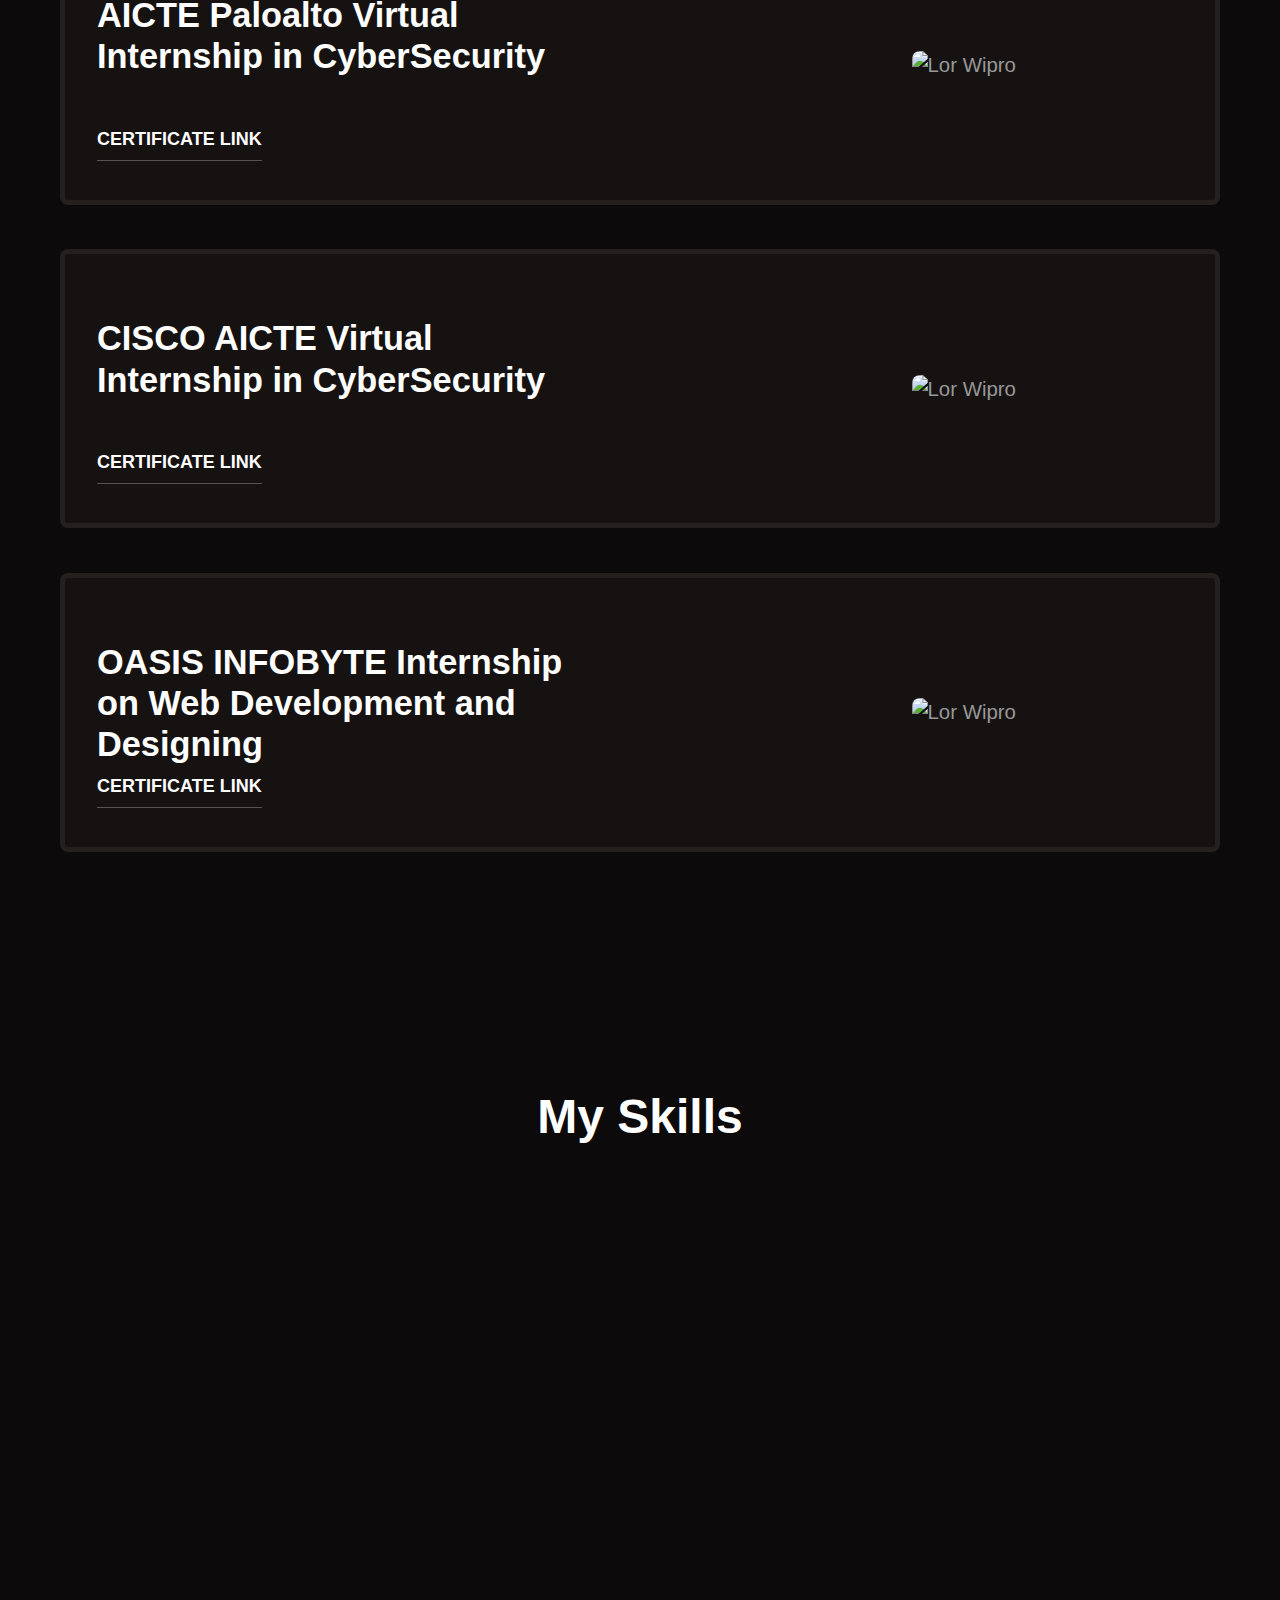
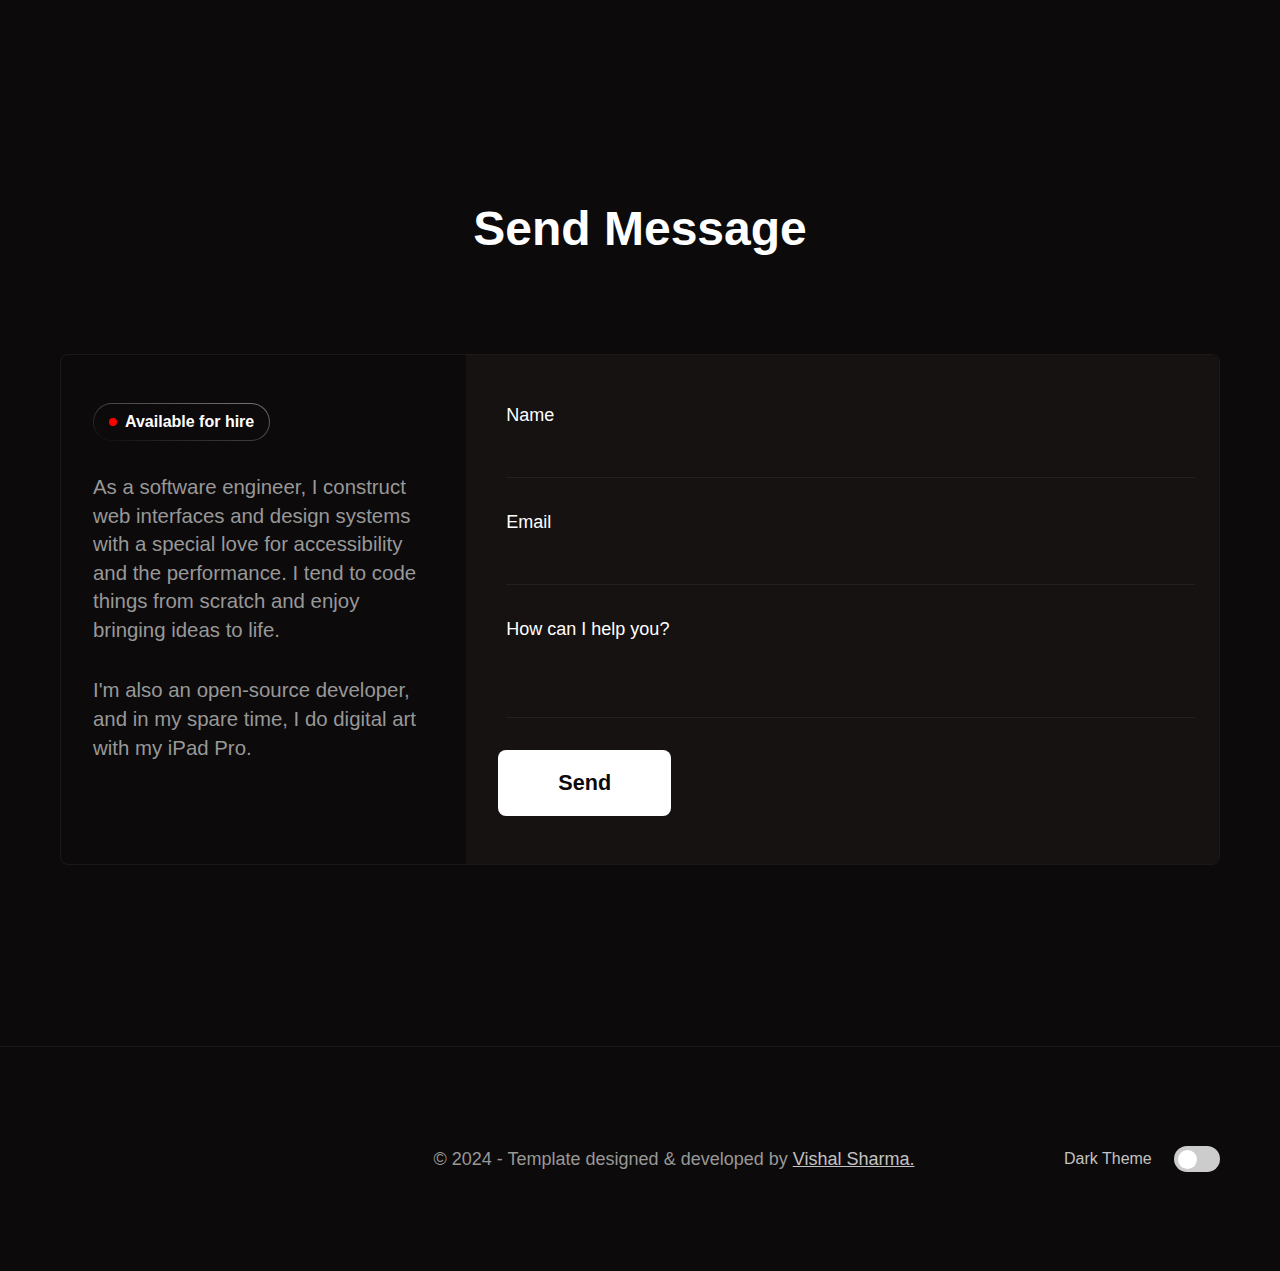
==== commit 26e93b07: "Update index.html" ====
--- a/index.html
+++ b/index.html
@@ -238,6 +238,8 @@
 
       <!-- CERTIFICATIONS SECTIONS STARTS HERE. -->
 
+      <!-- WIPRO Elewayte CERTIFICATION SECTION START -->
+
       <section class="article">
         <div class="container">
           <h2 class="h2" id="blog">Certifications</h2>
@@ -250,10 +252,10 @@
                   </h3>
                  </div>
                  <div class="article-info">
-                  <a href="https://dev.to/devVishalmohsin" class="link" target="_blank" rel="noopener">
+                  <a href="/assets/images/Certifications/Internship Cerfificate  (1).pdf" class="link" target="_blank" rel="noopener">
                       CERTIFICATE LINK
                   </a>
-                  <a href="https://drive.google.com/file/d/1TU5BC0r-Mr2pOcFoLjMPaqTumHT41kO3/view?usp=sharing" class="link" target="_blank" rel="noopener">
+                  <a href="/assets/images/Certifications/LOR - Vishal.pdf" class="link" target="_blank" rel="noopener">
                       LOR LINK
                   </a>
                 </div>
@@ -266,101 +268,130 @@
                 />
               </picture>
             </article>
-            <article class="article-box">
-              <div class="article-textbox">
-                <div>
-                  <h3 class="h4">JavaScript Default Function Parameters.</h3>
-                  <p class="article-text">
-                    In JavaScript when we call a function which expects some
-                    data to be passed in if you call that without passing
-                  </p>
-                </div>
-                <div class="article-info">
-                  <a href="https://dev.to/devVishalmohsin" class="link" target="_blank" rel="noopener"
-                    >Continue reading</a
-                  >
-                  <span class="reaction-count">
-                    <img
-                      src="./assets/images/heart-outline.svg"
-                      alt="heart"
-                      loading="lazy"
-                    />
-                    47
-                  </span>
-                </div>
+            <!-- WIPRO Elewayte CERTIFICATION SECTION END -->
+
+            <!-- Infosys Spring Board Certification Starts Here  -->
+
+
+            
+                  <article class="article-box featured-article">
+                    <div class="article-textbox">
+                      <div>
+                        <h3 class="h3">
+                          Infosys TechA Web Development using HTML and CSS Foundation Certification   <br>
+                          <br>
+                        </h3>
+                       </div>
+                       <div class="article-info">
+                        <a href="assets/images/Certifications/1-422c6d21-4a59-46d4-a745-31b1b272edf0 (1).pdf" class="link" target="_blank" rel="noopener">
+                            CERTIFICATE LINK
+                        </a>
+                      </div>
+                    </div>
+                    <picture class="article-illustration">
+                      <img
+                        src="/assets/images/Infosys springboard.png"
+                        alt="Lor Wipro"
+                        loading="lazy"
+                      />
+                    </picture>
+                  </article>
+
+          <!-- Infosys Spring Board Certification END Here  -->
+
+          <article class="article-box featured-article">
+            <div class="article-textbox">
+              <div>
+                <h3 class="h3">
+                  AICTE Paloalto Virtual Internship in CyberSecurity <br>
+                  <br>
+                </h3>
+               </div>
+               <div class="article-info">
+                <a href="assets/images/Certifications/Vishal   Sharma 941899 (1).pdf" class="link" target="_blank" rel="noopener">
+                    CERTIFICATE LINK
+                </a>
               </div>
-            </article>
-            <article class="article-box">
-              <div class="article-textbox">
-                <div>
-                  <h3 class="h4">
-                    Free Open-source portfolio template for developers ✨
-                  </h3>
-                  <p class="article-text">
-                    A beautiful, minimal and accessible portfolio template for
-                    Developers which is completely free and Open Source.
-                  </p>
-                </div>
-                <div class="article-info">
-                  <a href="https://dev.to/devVishalmohsin/free-open-source-portfolio-template-for-developers-4g1d" class="link" target="_blank" rel="noopener"
-                    >Continue reading</a
-                  >
-                  <span class="reaction-count">
-                    <img
-                      src="./assets/images/heart-outline.svg"
-                      alt="heart"
-                      loading="lazy"
-                    />
-                    177
-                  </span>
-                </div>
-              </div>
-            </article>
-            <article class="article-box">
-              <div class="article-textbox">
-                <div>
-                  <h3 class="h4">HTML tips and tricks.</h3>
-                  <div class="article-text">
-                    In my very last article I shared some JavaScript tips and
-                    tricks In this article I will be covering HTML tips and
-                    tricks.
-                  </div>
-                </div>
-                <div class="article-info">
-                  <a href="https://dev.to/devVishalmohsin" class="link" target="_blank" rel="noopener"
-                    >Continue reading</a
-                  >
-                  <span class="reaction-count">
-                    <img
-                      loading="lazy"
-                      src="./assets/images/heart-outline.svg"
-                      alt="heart"
-                    />
-                    350
-                  </span>
-                </div>
-              </div>
-            </article>
+            </div>
+            <picture class="article-illustration">
+              <img
+                src="/assets/images/Palo.png"
+                alt="Lor Wipro"
+                loading="lazy"
+              />
+            </picture>
+          </article>
+
+        <!-- AICTE Paloalto Virtual Internship in CyberSecurity END Here  -->
+
+        <article class="article-box featured-article">
+          <div class="article-textbox">
+            <div>
+              <h3 class="h3">
+                CISCO AICTE Virtual Internship in CyberSecurity                    <br>
+                <br>
+              </h3>
+             </div>
+             <div class="article-info">
+              <a href="assets/images/Certifications/LNCT_STU645bb31b6c21c1683731227 (1).pdf" class="link" target="_blank" rel="noopener">
+                  CERTIFICATE LINK
+              </a>
+            </div>
           </div>
-        </div>
+          <picture class="article-illustration">
+            <img
+              src="/assets/images/Cisco_Networking_Academy.svg.png"
+              alt="Lor Wipro"
+              loading="lazy"
+            />
+          </picture>
+        </article>
+          
+        <!-- CISCO AICTE Virtual Internship in CyberSecurity END Here  -->
+
+        <article class="article-box featured-article">
+          <div class="article-textbox">
+            <div>
+              <h3 class="h3">
+                OASIS INFOBYTE Internship on Web Development and Designing
+              </h3>
+             </div>
+             <div class="article-info">
+              <a href="assets/images/Certifications/Vishal Sharma Certificate (1).pdf" class="link" target="_blank" rel="noopener">
+                  CERTIFICATE LINK
+              </a>
+            </div>
+          </div>
+          <picture class="article-illustration">
+            <img
+              src="/assets/images/OYSYSYS.jpg"
+              alt="Lor Wipro"
+              loading="lazy"
+            />
+          </picture>
+        </article>
+
+        <!-- OASIS INFOBYTE Internship on Web Development and Designing End Here  -->
+
+        
       </section>
 
       <!-- Update skills-img src, alt  and title attributes I have added some other logos in assets/images/skill for your convenience feel free to pick one if required  -->
 
       <section class="skills">
         <div class="container">
-          <h2 class="h2" id="skills">My Toolkit</h2>
+          <h2 class="h2" id="skills">My Skills</h2>
           <div class="skills-imgs">
-                <img src="assets/images/skills/react.webp" alt="React" class="skills-img" loading="lazy" title="React">
-                <img src="assets/images/skills/svelte.webp" alt="Svelte" class="skills-img" loading="lazy" title="Svelte">
-                 <img src="assets/images/skills/typescript.webp" alt="Typescript" class="skills-img" loading="lazy" title="Typescript">
-                 <img src="assets/images/skills/a11y.webp" alt="Accessibility" class="skills-img" loading="lazy" title="Web Accessibility">
-                 <img src="assets/images/skills/shell.webp" alt="Shell" class="skills-img" loading="lazy" title="Shell">
-                 <img src="assets/images/skills/next-js.webp" alt="NextJS" class="skills-img" loading="lazy" title="NextJS">
-                 <img src="assets/images/skills/graphql.webp" alt="Graph Ql" class="skills-img" loading="lazy" title="Graph QL">
-                 <img src="assets/images/skills/git.webp" alt="Git" class="skills-img" loading="lazy" title="Git">
-                 <img src="assets/images/skills/html.webp" alt="CSS" class="skills-img" loading="lazy" title="CSS">
-                 <img src="assets/images/skills/js.webp" alt="JavaScript" class="skills-img" loading="lazy" title="JavaScript">
+                <img src="assets/images/skills/Java.png" alt="Java" class="skills-img" loading="lazy" title="Java">
+                <img src="assets/images/skills/Js.png" alt="JavaScript" class="skills-img" loading="lazy" title="JavaScript">
+                 <img src="assets/images/skills/html5-logo.png" alt="HTML5" class="skills-img" loading="lazy" title="HTML5">
+                 <img src="assets/images/skills/css3-logo.png" alt="CSS3" class="skills-img" loading="lazy" title="CSS3">
+                 <img src="assets/images/skills/mongodb-logo.png" alt="MongoDb" class="skills-img" loading="lazy" title="MongoDb">
+                 <img src="assets/images/skills/mysql-logo-1.png" alt="My-Sql" class="skills-img" loading="lazy" title="MySQL">
+                 <img src="assets/images/skills/nodejs-logo.png" alt="NodeJs" class="skills-img" loading="lazy" title="NodeJS">
+                 <img src="assets/images/skills/react-logo.png" alt="ReactJs" class="skills-img" loading="lazy" title="ReactJs">
+                 <img src="assets/images/skills/github-logo.png" alt="Github" class="skills-img" loading="lazy" title="Git">
+                 <img src="assets/images/skills/salesforce-logo.png" alt="Salesforce Admin" class="skills-img" loading="lazy" title="Salesforce Admin">
             </figure>
           </div>
         </div>
@@ -368,7 +399,7 @@
 
       <!-- Replace testimonials, author name, author job, img src and, alt attributes -->
 
-      <section>
+      <!-- <section>
         <h2 class="h2">Testimonials</h2>
         <div class="container">
           <ol class="testimonials">
@@ -483,7 +514,7 @@
             </li>
           </ol>
         </div>
-      </section>
+      </section> -->
 
       <section class="contact">
         <div class="container">
@@ -546,7 +577,7 @@
           <nav>
             <ol class="footer-links">
               <li class="footer-link">
-                <a title="GitHub" href="https://github.com/devVishalmohsin" target="_blank" rel="noopener"
+                <a title="GitHub" href="https://github.com/VishalSharmaGkn" target="_blank" rel="noopener"
                   ><img
                     loading="lazy"
                     src="assets/images/social-links/github.svg"
@@ -554,10 +585,10 @@
                 /></a>
               </li>
               <li class="footer-link">
-                <a title="Codepen" href="https://github.com/devVishalmohsin" target="_blank" rel="noopener"
+                <a title="Leetcode" href="https://leetcode.com/u/vishal_sharmagkn/" target="_blank" rel="noopener"
                   ><img
                     loading="lazy"
-                    src="assets/images/social-links/codepen.svg"
+                    src="assets/images/social-links/leetcode.svg"
                     alt="Codepen"
                 /></a>
               </li>
--- a/style.css
+++ b/style.css
@@ -0,0 +1,1259 @@
+/* --------------------------------- */
+/* ----- Basic Setup -----*/
+/* --------------------------------- */
+
+@font-face {
+  font-family: "Mona Sans";
+  src: url("assets/fonts/Mona-Sans.woff2") format("woff2 supports variations"),
+    url("assets/fonts/Mona-Sans.woff2") format("woff2-variations");
+  font-display: swap;
+  font-weight: 200 900;
+  font-stretch: 75% 125%;
+}
+
+:root {
+  --h1: 3.5rem;
+  --h2: 3rem;
+  --h3: 2.145rem;
+  --h4: 1.5rem;
+  --text-large: 1.6rem;
+  --text-medium: 1.275rem;
+  --text-small: 1.125rem;
+
+  --gradient-brand: radial-gradient(
+      at 60% 31%,
+      rgb(255, 131, 139) 0px,
+      transparent 50%
+    ),
+    radial-gradient(at 48% 98%, rgba(0, 255, 166, 0.707) 0px, transparent 50%),
+    radial-gradient(at 84% 67%, rgb(255, 129, 125) 0px, transparent 50%),
+    radial-gradient(at 16% 47%, rgb(255, 90, 112) 0px, transparent 50%),
+    radial-gradient(at 73% 11%, rgb(115, 255, 225) 0px, transparent 50%),
+    radial-gradient(at 49% 37%, rgba(255, 249, 89, 0.695) 0px, transparent 50%),
+    radial-gradient(at 70% 21%, rgba(58, 255, 186, 0.715) 0px, transparent 50%);
+  --easing: cubic-bezier(0.86, 0, 0.07, 1);
+
+  --site-max-width: 1280px;
+  --gutter-nano: 0.5rem;
+  --gutter-micro: 1rem;
+  --gutter-x-small: 1.5rem;
+  --gutter-small: 2rem;
+  --gutter-medium: 2.5rem;
+  --gutter-large: 3rem;
+  --gutter-x-large: 6rem;
+  --gutter-huge: 12rem;
+
+  --scroll-padding: 4.375rem;
+  --radius: 85px;
+}
+
+body.dark {
+  --bg-color-primary: #0c0a0a;
+  --bg-color-secondary: #161211;
+  --important: #fff;
+  --sub: #c3c3c3;
+  --body: #989898;
+  --border: #c0c0c015;
+  --border-dark: #c0c0c02f;
+  --gradient-border: linear-gradient(to left bottom, #777, #0e0d0d);
+  --shadow: 0 1rem 1rem #00000040;
+}
+
+body.light {
+  --bg-color-primary: #fbfbfb;
+  --bg-color-secondary: #ffffff;
+  --important: #000;
+  --sub: #111;
+  --body: #585b63;
+  --border: #62626234;
+  --border-dark: #5e5e5e1f;
+  --gradient-border: linear-gradient(to left bottom, #000000c6, #0e0d0d00);
+  --shadow: 0 1rem 1rem rgba(0, 0, 0, 0.25);
+}
+
+*,
+*::after,
+*::before {
+  margin: 0;
+  padding: 0;
+  box-sizing: inherit;
+}
+
+html {
+  font-family: "Mona Sans", sans-serif;
+  box-sizing: border-box;
+  scroll-padding-top: var(--scroll-padding);
+}
+
+@media (max-width: 1200px) {
+  html {
+    font-size: 90%;
+  }
+}
+
+@media (max-width: 645px) {
+  html {
+    font-size: 80%;
+  }
+}
+
+body {
+  font-size: var(--text-medium);
+  color: var(--body);
+  background-color: var(--bg-color-primary);
+  line-height: 1.4;
+  text-rendering: optimizeLegibility;
+  overflow-x: hidden;
+}
+
+/* Improve media defaults */
+
+picture,
+svg,
+img {
+  display: block;
+  max-inline-size: 100%;
+  object-fit: contain;
+}
+
+textarea {
+  resize: none;
+}
+
+/* --------------------------------- */
+/* ----- Typography -----*/
+/* --------------------------------- */
+
+input,
+textarea,
+button {
+  font: inherit;
+}
+
+p,
+h1,
+h2,
+h3,
+.h4 {
+  overflow-wrap: break-word;
+}
+
+h1,
+h2,
+h3,
+.h4 {
+  font-stretch: 125%;
+  line-height: 1.2;
+  color: var(--important);
+}
+
+.h1 {
+  font-size: var(--h1);
+}
+
+.h2 {
+  font-size: var(--h2);
+  text-align: center;
+}
+
+.h3 {
+  font-size: var(--h3);
+}
+
+.h4 {
+  font-size: var(--h4);
+}
+
+@media (max-width: 845px) {
+  :root {
+    --h1: 2.845rem;
+    --h2: 2.45rem;
+    --h3: 1.85rem;
+  }
+}
+
+@media (max-width: 700px) {
+  :root {
+    --h1: 2.545rem;
+  }
+}
+
+@media (max-width: 545px) {
+  :root {
+    --h1: 2.4rem;
+    --text-large: 1.5rem;
+  }
+}
+
+@media (max-width: 485px) {
+  :root {
+    --h1: 2.145rem;
+    --h2: 1.875rem;
+    --h3: 1.6rem;
+    --text-large: 1.345rem;
+  }
+}
+
+/* --------------------------------- */
+/* ----- Utilities -----*/
+/* --------------------------------- */
+
+/* Center and constrain the width of page sections */
+
+.container {
+  max-inline-size: var(--site-max-width);
+  margin-inline: auto;
+}
+
+@media (max-width: 1375px) {
+  :root {
+    --site-max-width: 1160px;
+  }
+}
+
+@media (max-width: 1275px) {
+  .container {
+    padding-inline: var(--gutter-small);
+  }
+}
+
+@media (max-width: 1200px) {
+  .container {
+    padding-inline: var(--gutter-medium);
+  }
+}
+
+@media (max-width: 575px) {
+  .container {
+    padding-inline: var(--gutter-small);
+  }
+}
+
+/* disable scroll when menu is opened */
+
+.lock-screen {
+  overflow-y: hidden;
+}
+
+/* hides visually and removes from accessibility tree  */
+
+.hidden {
+  visibility: hidden;
+  transform: translateX(-100%);
+}
+
+.transform {
+  transform: translateY(6rem);
+  opacity: 0;
+}
+
+.shown {
+  transition: 0.1s;
+  color: lightgrey;
+}
+
+/* --------------------------------- */
+/* ----- Components -----*/
+/* --------------------------------- */
+
+.btn {
+  font-size: 1.35rem;
+  font-weight: 700;
+  text-decoration: none;
+  text-align: center;
+  padding: 18px 60px;
+  border-radius: var(--gutter-nano);
+  transition: 0.3s all ease-in-out;
+  cursor: pointer;
+}
+
+@media (max-width: 700px) {
+  .btn {
+    padding: 16px 48px;
+  }
+}
+
+@media (max-width: 485px) {
+  .btn {
+    font-size: 1.2rem;
+    padding: 14px 38px;
+  }
+}
+
+.btn-cta {
+  color: var(--bg-color-primary);
+  background-color: var(--important);
+}
+
+body.dark .btn-cta:hover,
+body.dark .btn-cta:focus {
+  box-shadow: #ffffff40 0 0 0 var(--gutter-nano);
+}
+
+body.light .btn-cta:hover,
+body.light .btn-cta:focus {
+  box-shadow: #07070733 0 0 0 var(--gutter-nano);
+}
+
+.btn-secondary {
+  border: 1px solid var(--border-dark);
+  color: var(--important);
+}
+
+.btn-secondary:hover,
+.btn-secondary:focus {
+  border-color: var(--important);
+}
+
+.link {
+  display: inline-block;
+  font-weight: 600;
+  font-size: var(--text-small);
+  padding: var(--gutter-nano) 0;
+  text-decoration: none;
+  color: var(--important);
+  position: relative;
+}
+
+.link::after,
+.link::before {
+  content: "";
+  width: 100%;
+  height: 1px;
+  margin-block-start: var(--gutter-nano);
+  position: absolute;
+  bottom: -1px;
+  left: 0;
+  transition: 300ms;
+}
+
+body.dark .link::before {
+  background-color: #d3d3d357;
+}
+
+body.dark .link::after {
+  background-color: white;
+}
+
+body.light .link::before {
+  background-color: lightgray;
+}
+
+body.light .link::after {
+  background-color: black;
+}
+
+.link::after {
+  background-color: white;
+  transform-origin: left;
+  transform: scaleX(0);
+}
+
+.link:hover::after,
+.link:focus::after {
+  transform: scaleX(1);
+}
+
+/* --------------------------------- */
+/* ----- Layout -----*/
+/* --------------------------------- */
+
+section:not(:first-child) {
+  padding-block-start: var(--gutter-huge);
+}
+
+section:first-child {
+  padding-block-start: 7rem;
+}
+
+@media (max-width: 885px) {
+  :root {
+    --gutter-huge: 8rem;
+    --gutter-x-large: 4rem;
+  }
+}
+
+main {
+  border-top: 1px solid var(--border);
+  border-top-left-radius: var(--radius);
+  border-top-right-radius: var(--radius);
+  background-color: var(--bg-color-primary);
+  transform: translateY(calc(-1 * var(--radius)));
+}
+
+@media (max-width: 1185px) {
+  :root {
+    --radius: 45px;
+  }
+}
+
+/* --------------------------------- */
+/* ----- Menu Button -----*/
+/* --------------------------------- */
+
+.menu-btn-container {
+  position: fixed;
+  width: 100%;
+  top: var(--gutter-x-small);
+  left: 0;
+  z-index: 4;
+}
+
+.menu-btn {
+  display: block;
+  margin-inline-start: auto;
+  border: 1px solid var(--border-dark);
+  inline-size: 132px;
+  padding-block: var(--gutter-nano);
+  border-radius: var(--gutter-large);
+  text-decoration: none;
+  background-color: var(--bg-color-secondary);
+  color: var(--important);
+  cursor: pointer;
+}
+
+.menu-btn,
+.nav-items a {
+  font-stretch: 125%;
+  font-weight: 900;
+}
+
+/* --------------------------------- */
+/* ----- Navigation -----*/
+/* --------------------------------- */
+
+.nav {
+  min-block-size: 100vh;
+  position: fixed;
+  width: 100%;
+  background-color: #ff5e99;
+  background-image: var(--gradient-brand);
+  transition: 450ms var(--easing);
+  z-index: 3;
+}
+
+.nav-items {
+  position: absolute;
+  top: 50%;
+  left: 15%;
+  transform: translateY(-50%) translateX(-15%);
+  list-style-type: none;
+}
+
+.nav-item:not(:last-child) {
+  margin-block-end: var(--gutter-x-small);
+}
+
+.nav-item a {
+  display: inline-block;
+  font-size: var(--h2);
+  text-decoration: none;
+  color: #fff;
+}
+
+.nav-item a::after {
+  content: "";
+  display: block;
+  block-size: var(--gutter-nano);
+  width: 100%;
+  transform: scale(0);
+  transform-origin: left;
+  background-color: white;
+  transition: transform 250ms var(--easing);
+}
+
+.nav-item a:hover::after,
+.nav-item a:focus::after {
+  transform: scale(1);
+}
+
+/* --------------------------------- */
+/* ----- Header -----*/
+/* --------------------------------- */
+
+.header {
+  min-block-size: calc(100vh + var(--radius));
+  background-attachment: fixed;
+  background-size: cover;
+  background-position: center;
+  background-repeat: no-repeat;
+  position: relative;
+}
+
+body.dark .header {
+  background-image: linear-gradient(#0000008b, #000000e6),
+    url("assets/images/hero-bg.webp");
+  position: relative; /* Add this line */
+}
+
+body.light .header {
+  background-image: linear-gradient(#ffffffa2, #ffffffe6),
+    url("assets/images/hero-bg-light.webp");
+}
+
+.header-textbox {
+  position: absolute;
+  top: 50%;
+  transform: translateY(-50%);
+}
+
+.h1 span {
+  display: block;
+}
+
+.header-text {
+  font-size: var(--text-large);
+  font-weight: 400;
+  max-inline-size: 745px;
+  margin-block-start: var(--gutter-micro);
+  margin-block-end: var(--gutter-medium);
+}
+
+@media (max-width: 1200px) {
+  .header-text {
+    max-inline-size: 685px;
+  }
+}
+
+@media (max-width: 845px) {
+  .header-text {
+    max-inline-size: 585px;
+  }
+}
+
+.header-btns {
+  display: inline-flex;
+  gap: var(--gutter-x-small);
+}
+
+@media (max-width: 400px) {
+  .header-textbox {
+    left: 0;
+    text-align: center;
+    padding-inline: 0.6rem;
+  }
+  .header-btns {
+    flex-direction: column;
+    width: 80%;
+  }
+}
+
+/* --------------------------------- */
+/* ----- Clients -----*/
+/* --------------------------------- */
+
+.logos {
+  display: flex;
+  justify-content: space-around;
+  align-items: flex-start;
+  padding-block-start: var(--gutter-x-large);
+}
+
+@media (max-width: 885px) {
+  .logos {
+    padding-block-start: calc(
+      var(--gutter-x-large) + var(--gutter-x-large) - 2rem
+    );
+  }
+}
+
+.logo-group {
+  display: flex;
+  flex-direction: column;
+  align-items: center;
+  justify-content: center;
+  position: relative;
+}
+
+.logo {
+  position: absolute;
+  top: 0;
+  max-block-size: 60px;
+  max-inline-size: 150px;
+  transition: all 2.4s cubic-bezier(0.25, 1, 0.5, 1);
+}
+
+@media (max-width: 845px) {
+  .logo {
+    max-inline-size: 100px;
+  }
+
+  .logo-group:last-child {
+    display: none;
+  }
+}
+
+@media (max-width: 400px) {
+  .logo {
+    max-inline-size: 85px;
+  }
+}
+
+.logo.hide {
+  opacity: 0;
+}
+
+.logo.to-top {
+  transform: scale(0.4) translateY(-150px);
+}
+
+.logo.to-bottom {
+  transform: scale(0.4) translateY(150px);
+}
+
+body.dark .logo {
+  filter: invert(97%) grayscale(100%) opacity(0.6);
+}
+
+body.light .logo {
+  filter: grayscale(100%) opacity(0.6);
+}
+
+/* --------------------------------- */
+/* ----- Work -----*/
+/* --------------------------------- */
+
+.work-boxes {
+  padding-block-start: var(--gutter-x-large);
+}
+
+.work-box {
+  display: flex;
+  justify-content: space-between;
+  align-items: center;
+}
+
+@media (max-width: 1045px) {
+  .work-boxes {
+    max-inline-size: fit-content;
+    margin-inline: auto;
+  }
+
+  .work-box {
+    flex-direction: column-reverse;
+    align-items: flex-start;
+  }
+
+  .work-img {
+    margin-block-end: var(--gutter-medium);
+  }
+}
+
+.work-box:not(:last-child) {
+  margin-block-end: var(--gutter-huge);
+}
+
+@media (max-width: 1285px) {
+  .work-box:not(:last-child) {
+    margin-block-end: 8rem;
+  }
+}
+
+.work-img,
+.work-textbox {
+  flex-basis: 49%;
+}
+
+.work-img {
+  max-inline-size: 785px;
+  transition: 0.6s all;
+}
+
+body.light .work-img {
+  box-shadow: var(--shadow);
+}
+
+.work-textbox {
+  max-inline-size: 445px;
+}
+
+@media (max-width: 885px) {
+  .work h2 {
+    margin-block-start: 45px;
+  }
+}
+
+@media (max-width: 485px) {
+  .work h2 {
+    margin-block-start: 0;
+  }
+}
+
+.work-text {
+  margin-block: var(--gutter-micro);
+}
+
+.work-technologies {
+  list-style-position: inside;
+  list-style-type: disc;
+  margin-block-end: var(--gutter-x-small);
+}
+
+.work-links {
+  display: inline-flex;
+  align-items: center;
+  gap: var(--gutter-x-small);
+}
+
+.work-links img {
+  block-size: 28px;
+  inline-size: 28px;
+}
+
+body.dark .work-links img {
+  filter: invert(1);
+}
+
+/* Github icon */
+
+.work-links > a:last-child {
+  transition: 0.3s transform ease-in;
+}
+
+.work-links > a:last-child:hover,
+.work-links > a:last-child:focus {
+  transform: scale(1.1);
+}
+
+.work-text,
+.contact-text,
+.work-technologies {
+  font-weight: 300;
+}
+
+.work-textbox h3,
+.work-text,
+.work-technologies,
+.work-links {
+  --delay: 0.2s;
+  animation: slide-up 0.6s cubic-bezier(0.16, 1, 0.3, 1) both;
+  animation-play-state: paused;
+}
+
+.work-text {
+  animation-delay: var(--delay);
+}
+
+.work-technologies {
+  animation-delay: calc(var(--delay) * 1.5);
+}
+
+.work-links {
+  animation-delay: calc(var(--delay) * 2);
+}
+
+@keyframes slide-up {
+  from {
+    transform: translateY(45px);
+    opacity: 0;
+  }
+
+  to {
+    transform: none;
+    opacity: 1;
+  }
+}
+
+/* --------------------------------- */
+/* ----- Articles -----*/
+/* --------------------------------- */
+
+.article-boxes {
+  display: flex;
+  flex-flow: row wrap;
+  gap: 3.5%;
+  margin-block-start: var(--gutter-x-large);
+}
+
+.article-box {
+  flex-basis: 31%;
+  border: 5px solid var(--border);
+  padding: var(--gutter-medium) var(--gutter-small);
+  border-radius: var(--gutter-nano);
+  background-color: var(--bg-color-secondary);
+}
+
+.article-textbox {
+  height: 100%;
+  display: flex;
+  flex-direction: column;
+}
+
+.article-text {
+  font-size: var(--text-small);
+  margin-block: var(--gutter-x-small);
+}
+
+.article-info {
+  display: flex;
+  justify-content: space-between;
+  margin-block-start: auto;
+}
+
+.reaction-count {
+  isplay: flex;
+  justify-content: space-between;
+  margin-block-start: auto;
+}
+
+@media (max-width: 985px) {
+  .article-boxes {
+    max-inline-size: 685px;
+    margin-inline: auto;
+    justify-content: center;
+    gap: 4%;
+  }
+
+  .article-box:nth-of-type(2),
+  .article-box:nth-of-type(3) {
+    flex-basis: 48%;
+  }
+
+  .article-box:last-child {
+    display: none;
+  }
+}
+
+@media (max-width: 650px) {
+  .article-box:nth-child(2),
+  .article-box:nth-child(3),
+  .article-box:last-child {
+    flex-basis: 100%;
+  }
+
+  .featured-article {
+    margin-block-end: 0;
+  }
+
+  .article-box:not(:last-child) {
+    margin-block-end: var(--gutter-x-small);
+  }
+
+  .article-box:last-child {
+    display: block;
+  }
+}
+
+/* --------------------------------- */
+/* ----- Featured article -----*/
+/* --------------------------------- */
+
+.featured-article {
+  flex-basis: 100%;
+  display: flex;
+  align-items: center;
+  justify-content: space-between;
+  margin-block-end: 44.8px;
+}
+
+@media (max-width: 985px) {
+  .featured-article {
+    margin-block-end: 24.4px;
+    flex-direction: column-reverse;
+  }
+}
+
+.featured-article .article-textbox {
+  flex-basis: 44%;
+}
+
+.featured-article h3 {
+  margin-block-start: var(--gutter-x-small);
+}
+
+.featured-article .article-illustration {
+  flex-basis: 25%;
+}
+
+.article-illustration img {
+  border-radius: var(--gutter-nano);
+}
+
+.featured-article .article-text {
+  font-size: var(--text-  medium);
+}
+
+.featured-article .article-info {
+  justify-content: flex-start;
+  gap: var(--gutter-medium);
+}
+
+/* --------------------------------- */
+/* ----- Testimonials -----*/
+/* --------------------------------- */
+
+.testimonials {
+  display: grid;
+  grid-template-columns: repeat(3, 1fr);
+  gap: 1px;
+  margin-block-start: var(--gutter-x-large);
+  list-style-type: none;
+  background-image: linear-gradient(
+    rgba(88, 88, 88, 0.297),
+    rgba(214, 214, 214, 0.082)
+  );
+}
+
+@media (max-width: 1100px) {
+  .testimonials {
+    grid-template-columns: repeat(2, 1fr);
+  }
+}
+
+@media (max-width: 645px) {
+  .testimonials {
+    grid-template-columns: 1fr;
+  }
+}
+
+.testimonial {
+  display: flex;
+  flex-direction: column;
+  padding: var(--gutter-small);
+  background-color: var(--bg-color-primary);
+}
+
+.testimonial-text {
+  font-size: var(--text-small);
+  margin-block-end: var(--gutter-x-small);
+}
+
+.testimonial-author {
+  margin-block-start: auto;
+  display: flex;
+  align-items: center;
+  gap: var(--gutter-micro);
+}
+
+.testimonial-author-name {
+  margin-block-end: 0.3rem;
+}
+
+.testimonial-author-name,
+.testimonial-author-job {
+  font-size: initial;
+}
+
+.testimonial-author > img {
+  block-size: 52px;
+  inline-size: 52px;
+  border-radius: 50%;
+  background-color: var(--bg-color-secondary);
+}
+
+/* --------------------------------- */
+/* ----- Skills -----*/
+/* --------------------------------- */
+
+.skills-imgs {
+  display: flex;
+  flex-flow: row wrap;
+  justify-content: center;
+  gap: var(--gutter-x-large);
+  padding-block-start: var(--gutter-x-large);
+}
+
+.skills-img {
+  block-size: 135px;
+  inline-size: 135px;
+}
+
+@media (max-width: 1100px) {
+  .skills-img {
+    block-size: 100px;
+    inline-size: 100px;
+  }
+}
+
+@media (max-width: 810px) {
+  .skills-img {
+    block-size: 85px;
+    inline-size: 85px;
+  }
+}
+
+@media (max-width: 675px) {
+  .skills-imgs {
+    gap: var(--gutter-large);
+  }
+  .skills-img {
+    block-size: 70px;
+    inline-size: 70px;
+  }
+}
+
+@media (max-width: 340px) {
+  .skills-img {
+    block-size: 55px;
+    inline-size: 55px;
+  }
+}
+
+/* --------------------------------- */
+/* ----- Contact -----*/
+/* --------------------------------- */
+
+.contact-content {
+  display: grid;
+  grid-template-columns: minmax(245px, 35%) 1fr;
+  margin-block: var(--gutter-x-large);
+  border: 1px solid var(--border);
+  border-radius: var(--gutter-nano);
+}
+
+@media (max-width: 1032px) {
+  .contact-content {
+    display: flex;
+    flex-direction: column-reverse;
+    max-inline-size: 845px;
+    margin-inline: auto;
+  }
+}
+
+.contact-textbox,
+.contact-form {
+  padding: var(--gutter-large) var(--gutter-small);
+}
+
+.hire-alert {
+  display: inline-flex;
+  align-items: center;
+  gap: var(--gutter-nano);
+  font-size: initial;
+  padding: var(--gutter-nano) var(--gutter-micro);
+  border-radius: var(--gutter-small);
+  position: relative;
+  z-index: 1;
+  margin-block-end: var(--gutter-small);
+  color: var(--important);
+}
+
+.hire-alert::before,
+.hire-alert::after {
+  content: "";
+  position: absolute;
+  inset: 0;
+  border-radius: inherit;
+}
+
+.hire-alert::after {
+  background-image: var(--gradient-border);
+  z-index: -2;
+}
+
+.hire-alert::before {
+  background-color: var(--bg-color-primary);
+  inset: 1px;
+  z-index: -1;
+}
+
+.indicator {
+  display: inline-block;
+  block-size: var(--gutter-nano);
+  inline-size: var(--gutter-nano);
+  border-radius: 50%;
+  background-color: red;
+  animation: blink 550ms alternate infinite var(--easing);
+}
+
+@keyframes blink {
+  100% {
+    opacity: 0;
+  }
+}
+
+.contact-text {
+  margin-block-end: var(--gutter-small);
+}
+
+.signatures {
+  inline-size: 150px;
+}
+
+body.light .signatures {
+  filter: invert(1);
+}
+
+.contact-form {
+  background-color: var(--bg-color-secondary);
+  border-top-right-radius: var(--gutter-nano);
+  border-bottom-right-radius: var(--gutter-nano);
+}
+
+.form-field label,
+.form-field input,
+.form-field textarea {
+  display: block;
+  width: 100%;
+}
+
+.form-field label {
+  color: var(--important);
+}
+
+.form-field input,
+.form-field textarea {
+  font-size: var(--text-small);
+  color: var(--sub);
+  border: none;
+  outline: none;
+  border-bottom: 1px solid var(--border);
+  background-color: transparent;
+}
+
+.form-field input:focus,
+.form-field textarea:focus {
+  border-color: #888;
+}
+
+.form-field input,
+.form-field textarea {
+  margin-block-end: var(--gutter-small);
+  padding: var(--gutter-nano);
+  margin-inline: var(--gutter-nano);
+}
+
+.form-field label {
+  font-size: var(--text-small);
+  margin-block-end: var(--gutter-nano);
+  margin-inline-start: var(--gutter-nano);
+}
+
+.contact-form button[type="submit"] {
+  border: none;
+}
+
+/* --------------------------------- */
+/* ----- Footer -----*/
+/* --------------------------------- */
+
+.footer {
+  border-top: 1px solid var(--border);
+  padding-block: var(--gutter-x-large);
+}
+
+.footer-content {
+  display: flex;
+  align-items: center;
+  justify-content: space-between;
+}
+
+@media (max-width: 875px) {
+  .footer-content {
+    flex-direction: column-reverse;
+    gap: var(--gutter-small);
+  }
+  .footer-text {
+    text-align: center;
+  }
+}
+
+.footer-text {
+  font-size: var(--text-small);
+}
+
+.footer-text a {
+  color: var(--sub);
+}
+
+.footer-links {
+  display: flex;
+  gap: var(--gutter-small);
+  list-style-type: none;
+}
+
+@media (max-width: 1040px) {
+  .footer-links {
+    gap: var(--gutter-micro);
+  }
+}
+
+.footer-link img {
+  block-size: 32px;
+  inline-size: 32px;
+}
+
+.footer-link a {
+  opacity: 0.875;
+  transition: 225ms ease-in opacity;
+}
+
+.footer-link a:hover {
+  opacity: 1;
+}
+
+body.dark .footer-link img {
+  filter: invert(1);
+}
+
+.theme-switch {
+  /* Track */
+
+  --track-size: calc(var(--thumb-size) * 2);
+  --track-padding: 0.225rem;
+  --track-inactive: hsl(80 0% 80%);
+  --track-active: #d7aefb;
+
+  --track-color-inactive: var(--track-inactive);
+  --track-color-active: var(--track-active);
+
+  /* Thumb */
+
+  --thumb-position: 0%;
+  --thumb-size: 1.2rem;
+  --thumb: hsl(0 0% 100%);
+  --thumb-highlight: hsla(0, 0%, 0%, 0.056);
+
+  --thumb-color: var(--thumb);
+  --thumb-color-highlight: var(--thumb-highlight);
+}
+
+.theme-switch {
+  display: flex;
+  align-items: center;
+  gap: 2ch;
+  user-select: none;
+  -webkit-tap-highlight-color: transparent;
+}
+
+.theme-switch > span,
+.theme-switch > input {
+  cursor: pointer;
+}
+
+.theme-switch span {
+  font-size: 1rem;
+  color: var(--sub);
+}
+
+.theme-switch > input {
+  -webkit-appearance: none;
+  -moz-appearance: none;
+  appearance: none;
+  box-sizing: content-box;
+  inline-size: var(--track-size);
+  block-size: var(--thumb-size);
+  padding: var(--track-padding);
+  background-color: var(--track-color-inactive);
+  border-radius: var(--track-size);
+}
+
+.theme-switch > input::after {
+  display: block;
+  content: "";
+  inline-size: var(--thumb-size);
+  block-size: var(--thumb-size);
+  background-color: var(--thumb-color);
+  border-radius: 50%;
+  transform: translateX(var(--thumb-position));
+  transition: 500ms all cubic-bezier(0.45, 0.05, 0.22, 1.3);
+}
+
+input:checked {
+  --thumb-position: 100%;
+  background-color: var(--track-active);
+}
+
+
+/* Text Animation */
+
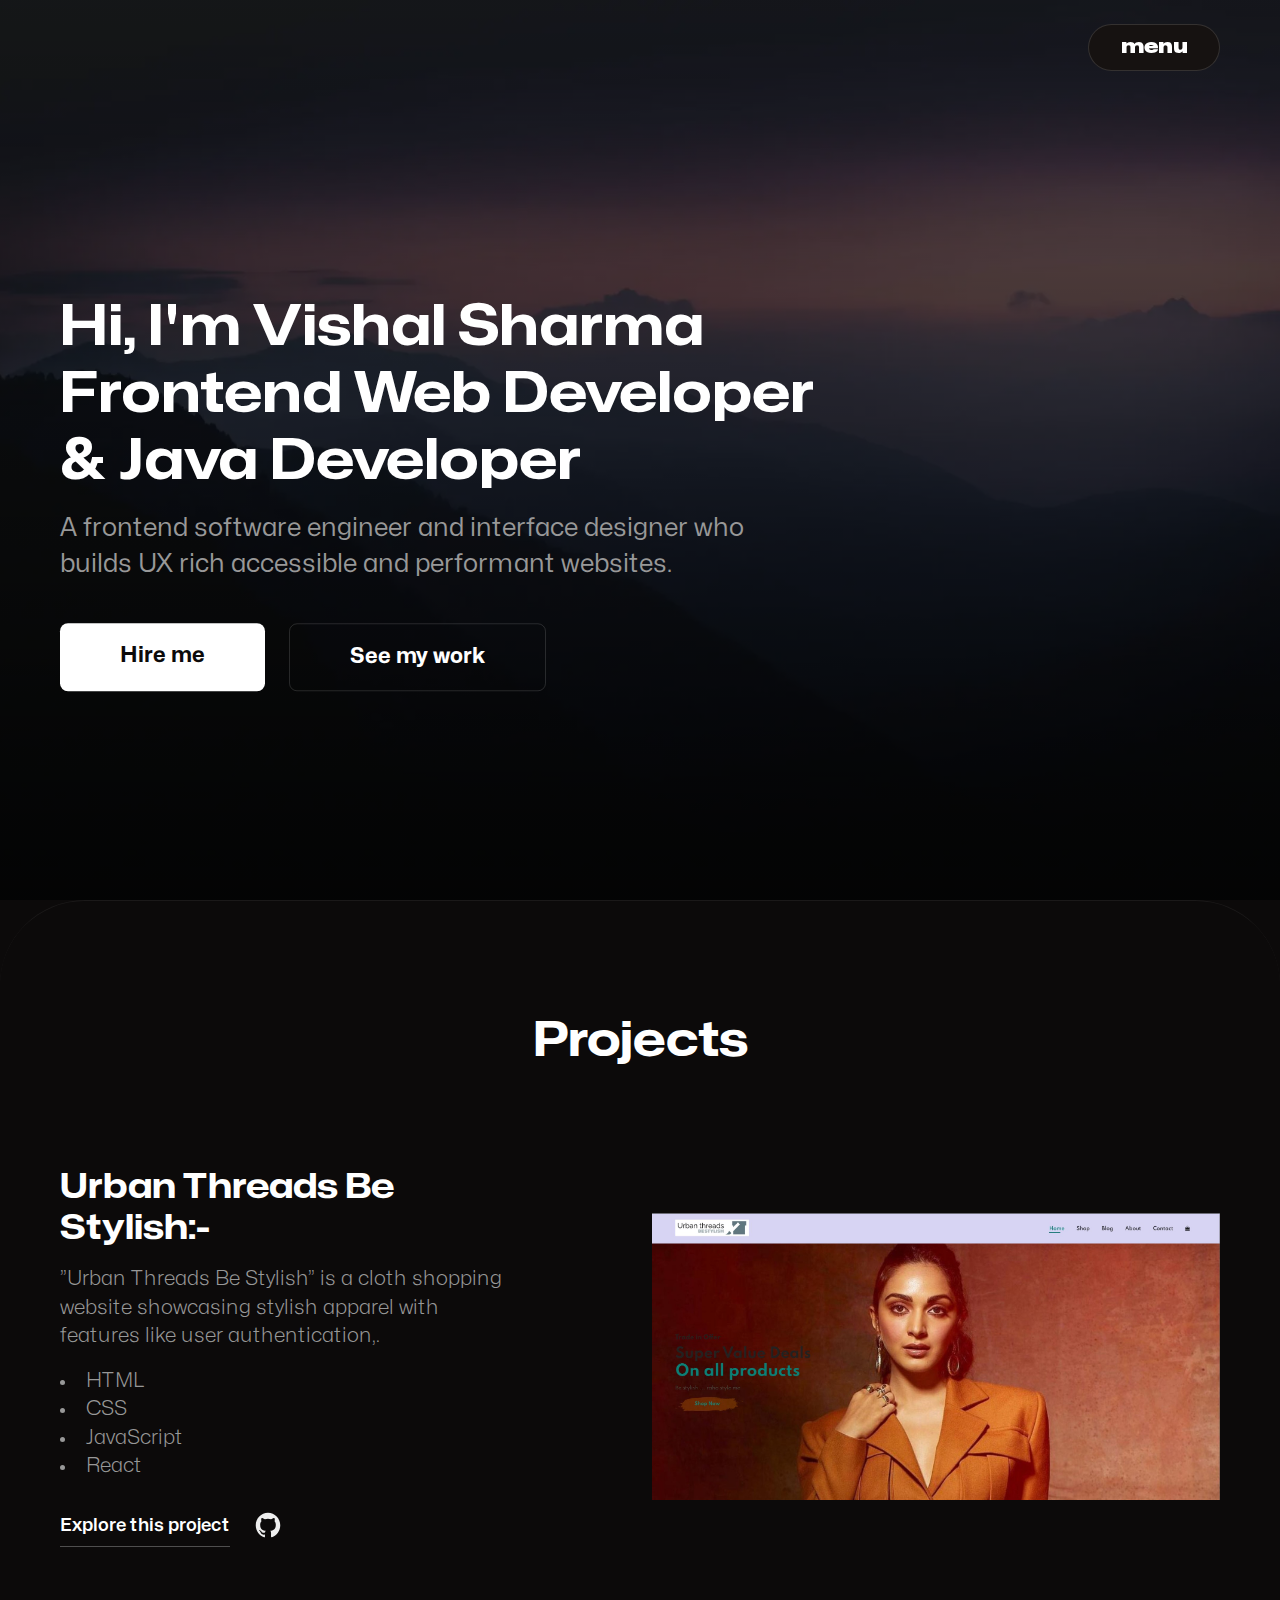
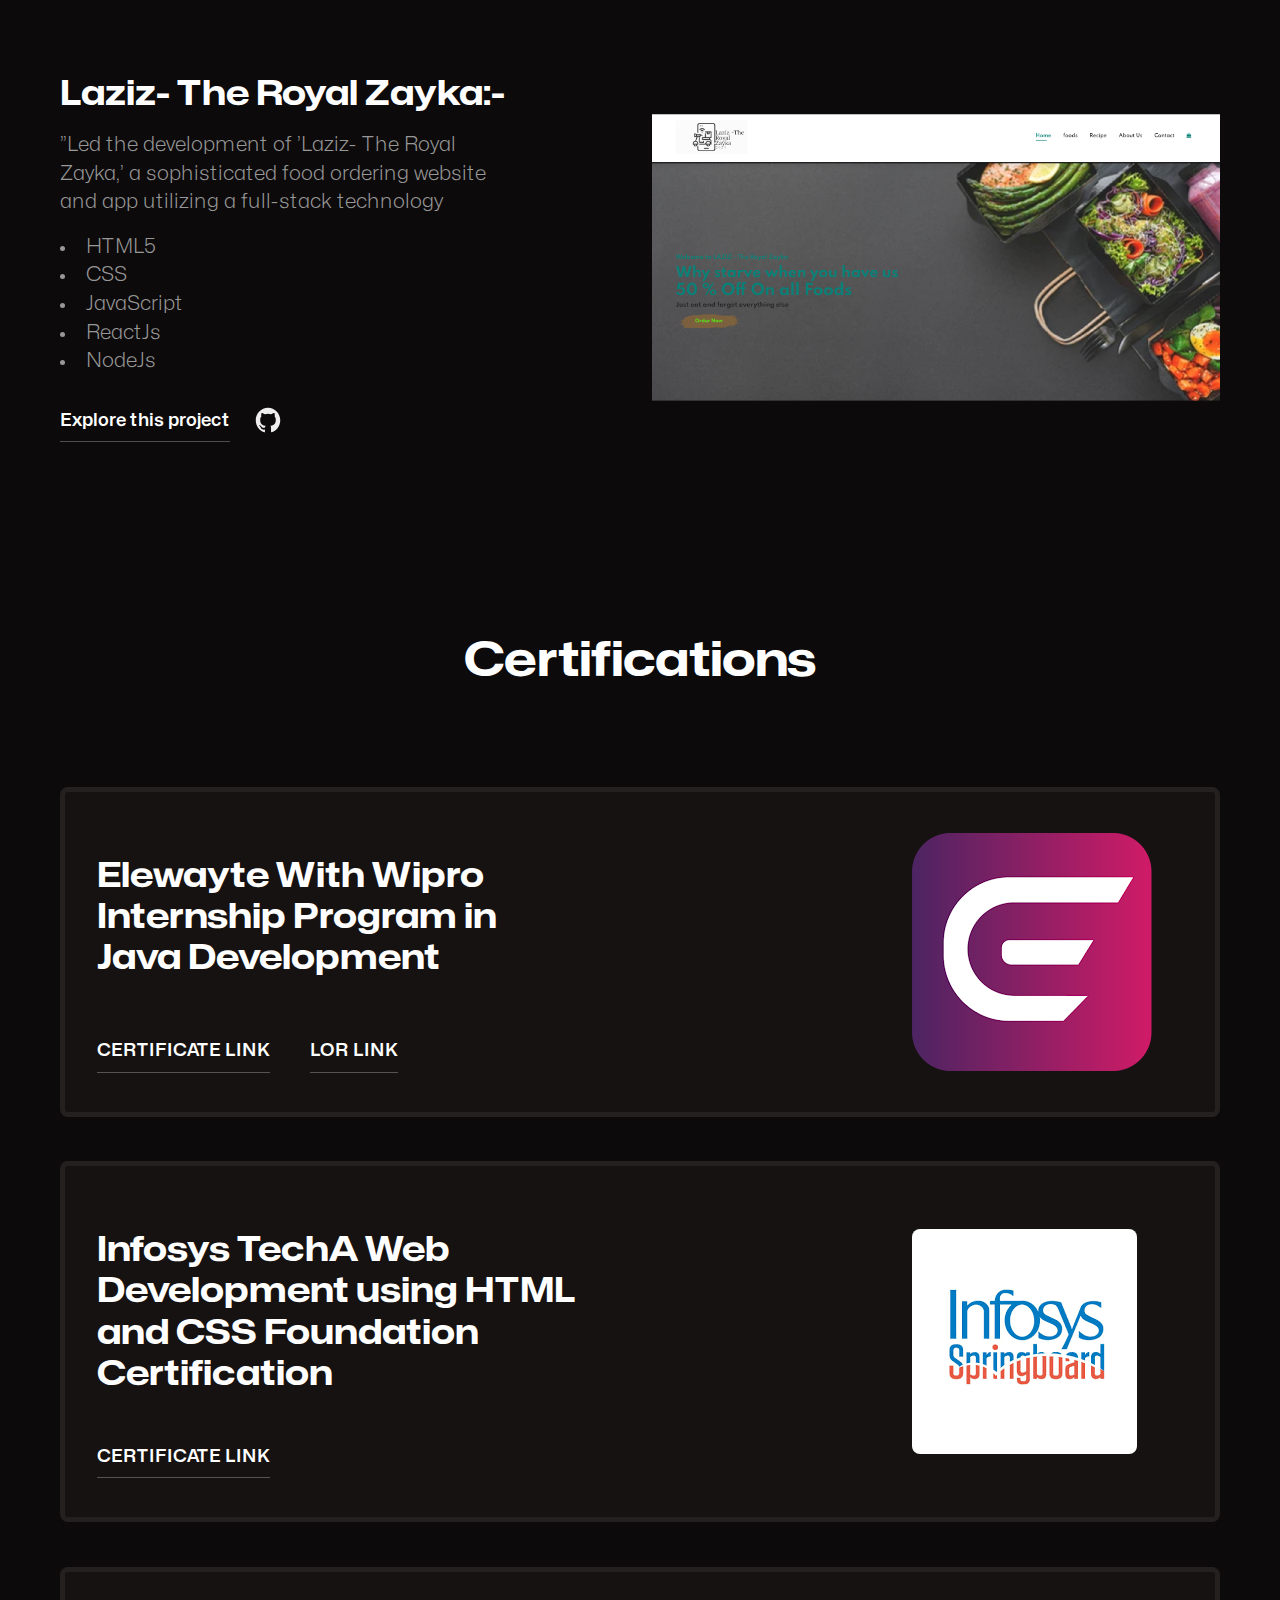
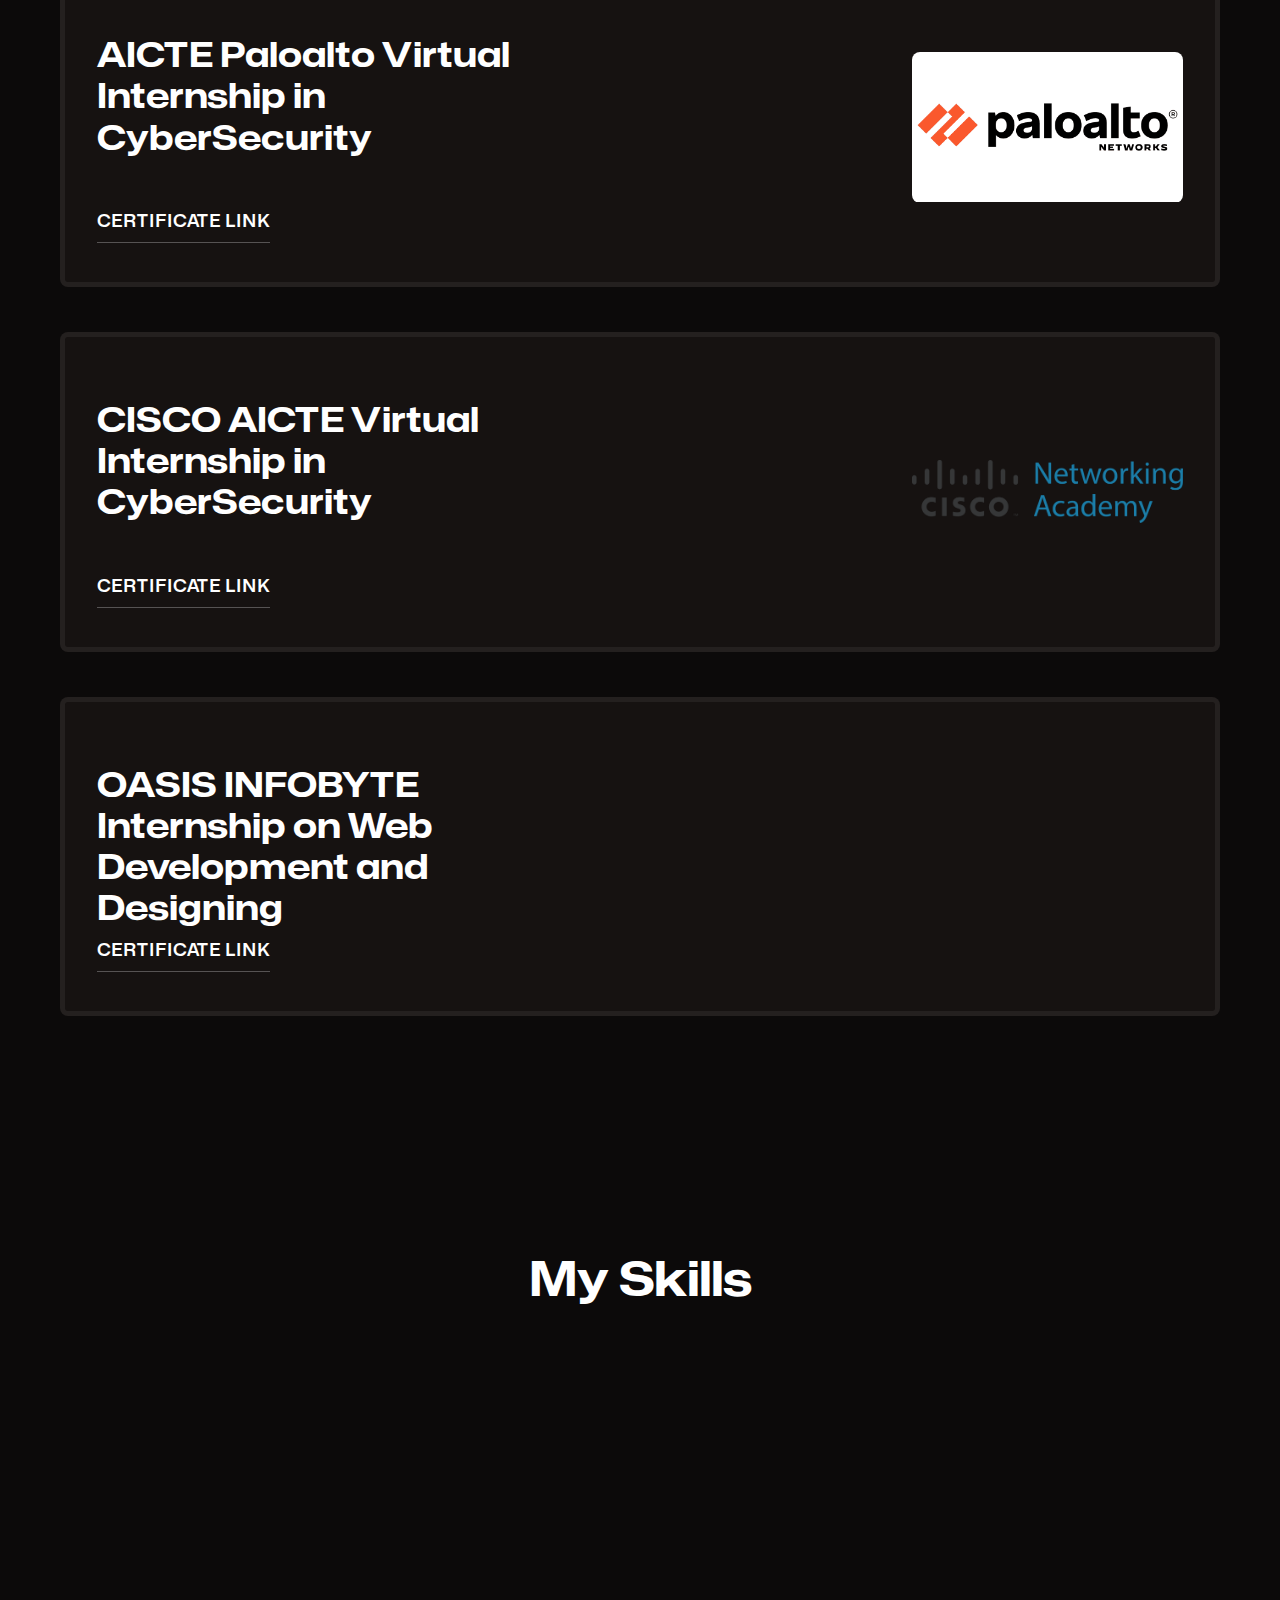
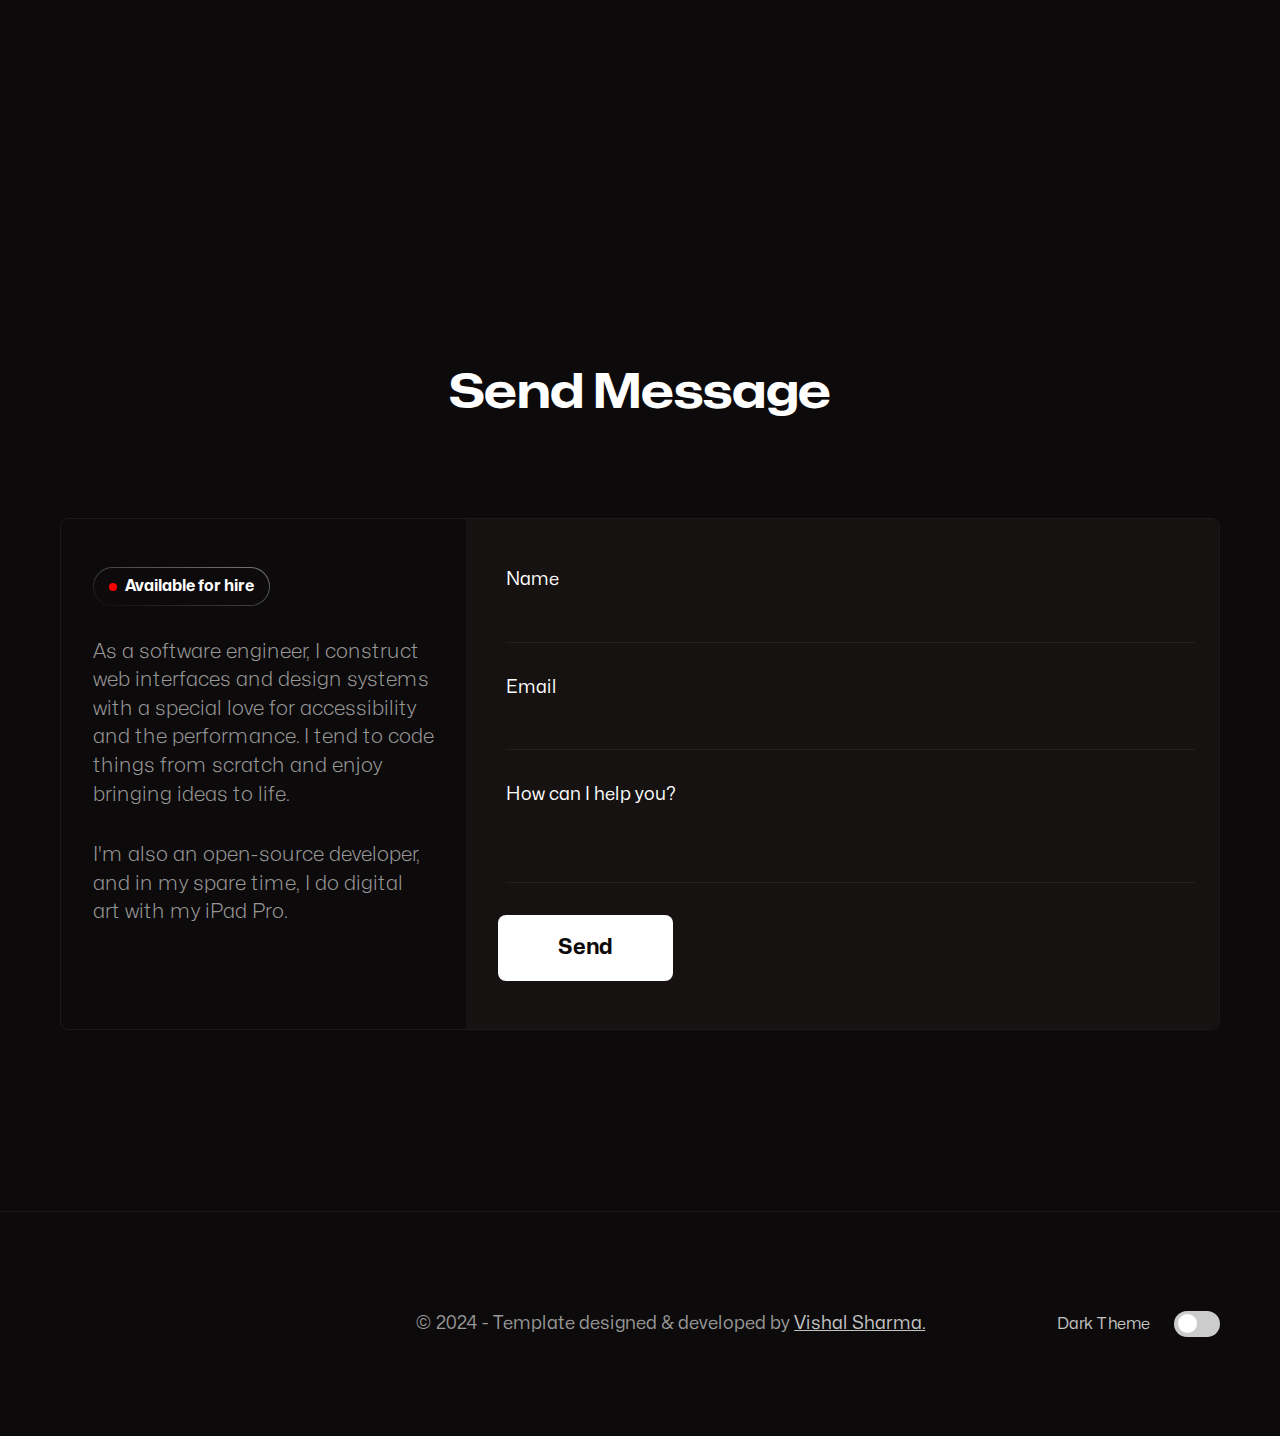
==== commit ce8139ba: "Update index.html" ====
--- a/index.html
+++ b/index.html
@@ -58,7 +58,7 @@
 <!-- Update favicon href attribute with image of yourself -->
     <link
       rel="shortcut icon"
-      href="assets/images/favicons.png"
+      href="assets/images/Kal_Aana-removebg-preview.png"
       type="image/png"
     />
 
@@ -364,7 +364,7 @@
           </div>
           <picture class="article-illustration">
             <img
-              src="/assets/images/OYSYSYS.jpg"
+              src="/assets/images/OYSYSYS.svg"
               alt="Lor Wipro"
               loading="lazy"
             />
@@ -538,7 +538,7 @@
               </p>
               <!-- Replace src with your signatures and name -->
               <img
-                src="assets/images/signatures.png"
+                src="assets/images/signature (3).png"
                 alt="Vishal Sharma"
                 class="signatures"
                 loading="lazy"
@@ -601,7 +601,7 @@
                 /></a>
               </li>
               <li class="footer-link">
-                <a title="Twitter" href="https://github.com/devVishalmohsin" target="_blank" rel="noopener"
+                <a title="Twitter" href="https://x.com/VishalS66241919" target="_blank" rel="noopener"
                   ><img
                     loading="lazy"
                     src="assets/images/social-links/twitter.svg"
--- a/style.css
+++ b/style.css
@@ -951,7 +951,9 @@
   justify-content: center;
   gap: var(--gutter-x-large);
   padding-block-start: var(--gutter-x-large);
-}
+  
+}
+
 
 .skills-img {
   block-size: 135px;
